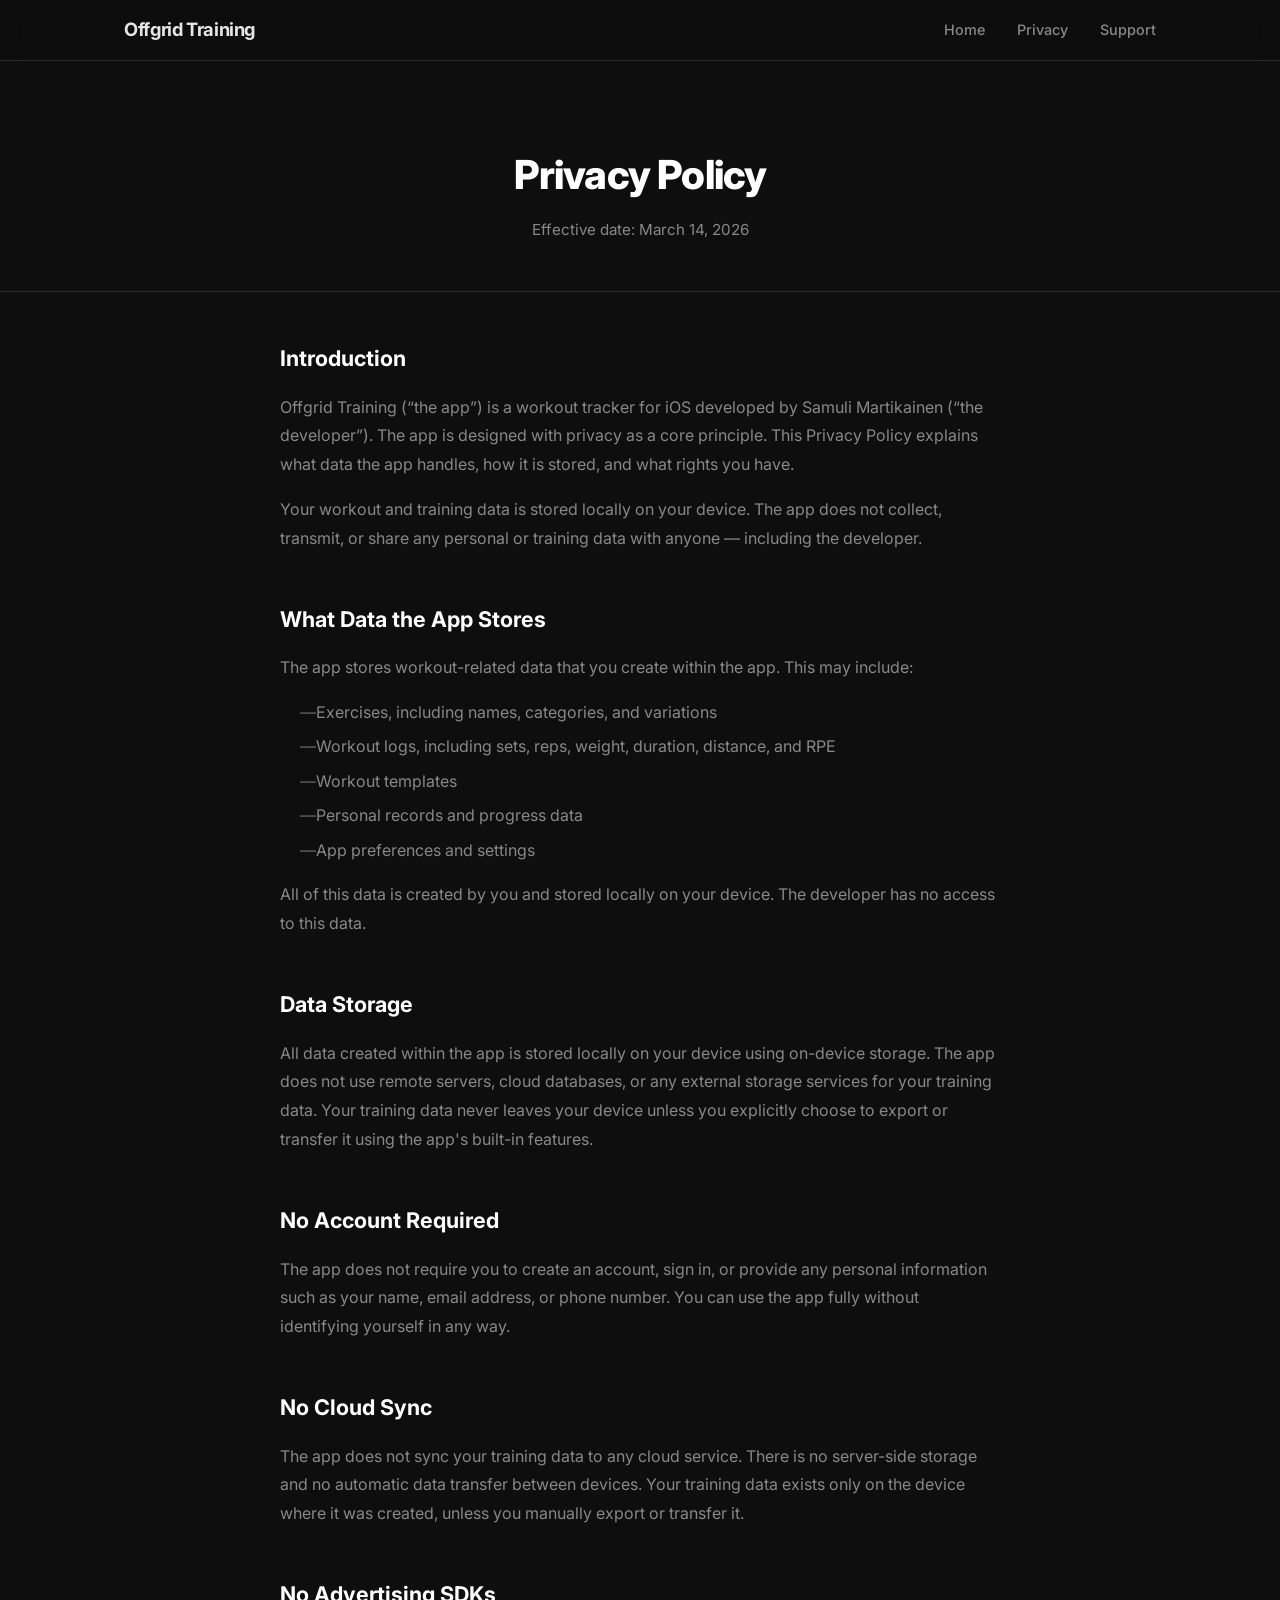
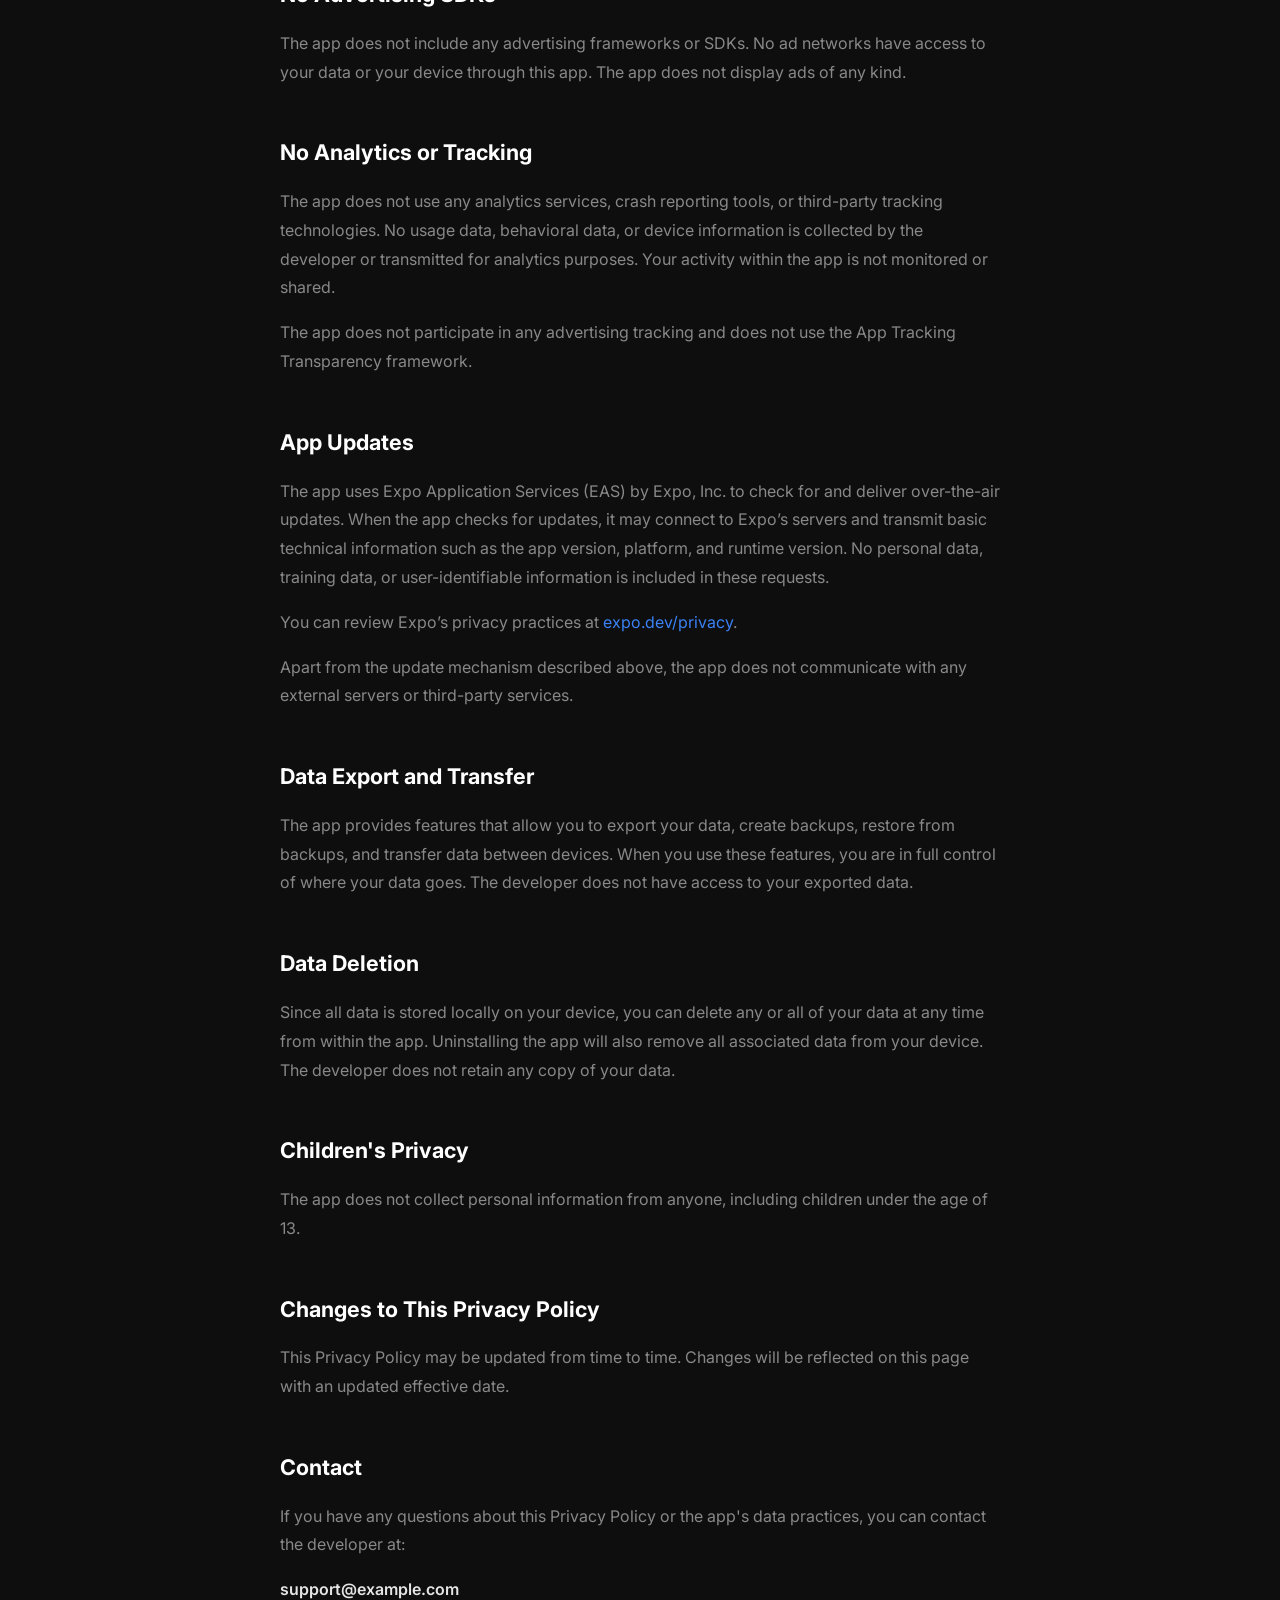
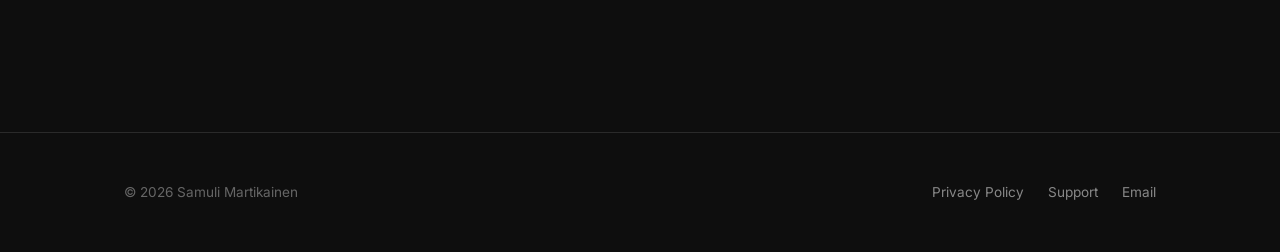
==== privacy.html @ d43644e9 "content updates" ====
<!DOCTYPE html>
<html lang="en">
<head>
  <meta charset="UTF-8">
  <meta name="viewport" content="width=device-width, initial-scale=1.0">
  <title>Privacy Policy — Offgrid Training</title>
  <meta name="description" content="Privacy Policy for Offgrid Training, the private offline workout tracker for iOS. All data is stored locally on your device. No accounts, no cloud, no ads, no analytics, no third-party tracking.">
  <meta name="keywords" content="Offgrid Training privacy policy, workout tracker privacy, offline app privacy, iOS fitness app data policy">

  <!-- Open Graph -->
  <meta property="og:title" content="Privacy Policy — Offgrid Training">
  <meta property="og:description" content="Privacy Policy for Offgrid Training. All data stored locally. No accounts, no cloud, no tracking.">
  <meta property="og:type" content="website">

  <!-- Twitter Card -->
  <meta name="twitter:card" content="summary">
  <meta name="twitter:title" content="Privacy Policy — Offgrid Training">
  <meta name="twitter:description" content="Privacy Policy for Offgrid Training. All data stored locally on your device.">

  <!-- Canonical URL — REPLACE with your actual URL -->
  <link rel="canonical" href="https://example.com/privacy.html">

  <!-- REPLACE: Add your favicon files -->
  <!-- <link rel="icon" href="favicon.ico" sizes="any"> -->
  <!-- <link rel="icon" href="favicon.svg" type="image/svg+xml"> -->
  <!-- <link rel="apple-touch-icon" href="apple-touch-icon.png"> -->

  <link rel="preconnect" href="https://fonts.googleapis.com">
  <link rel="preconnect" href="https://fonts.gstatic.com" crossorigin>
  <link href="https://fonts.googleapis.com/css2?family=Inter:wght@400;500;600;700;800&display=swap" rel="stylesheet">

  <link rel="stylesheet" href="css/style.css">
</head>
<body>

  <!-- Header -->
  <header class="site-header">
    <div class="container">
      <a href="index.html" class="site-logo">Offgrid Training</a>
      <button class="nav-toggle" aria-label="Toggle navigation" aria-expanded="false">
        <span></span>
        <span></span>
        <span></span>
      </button>
    </div>
  </header>

  <nav class="site-nav" role="navigation">
    <button class="nav-close" aria-label="Close navigation">&times;</button>
    <a href="index.html">Home</a>
    <a href="privacy.html">Privacy</a>
    <a href="support.html">Support</a>
  </nav>

  <main>

    <div class="page-header">
      <div class="container">
        <h1>Privacy Policy</h1>
        <!-- REPLACE: Update the effective date before publishing -->
        <p>Effective date: March 14, 2026</p>
      </div>
    </div>

    <div class="container">
      <div class="prose">

        <h2>Introduction</h2>
        <p>
          Offgrid Training (“the app”) is a workout tracker for iOS developed by Samuli Martikainen (“the developer”). The app is designed with privacy as a core principle. This Privacy Policy explains what data the app handles, how it is stored, and what rights you have.
        </p>
        <p>
          Your workout and training data is stored locally on your device. The app does not collect, transmit, or share any personal or training data with anyone — including the developer.
        </p>

        <h2>What Data the App Stores</h2>
        <p>
          The app stores workout-related data that you create within the app. This may include:
        </p>
        <ul>
          <li>Exercises, including names, categories, and variations</li>
          <li>Workout logs, including sets, reps, weight, duration, distance, and RPE</li>
          <li>Workout templates</li>
          <li>Personal records and progress data</li>
          <li>App preferences and settings</li>
        </ul>
        <p>
          All of this data is created by you and stored locally on your device. The developer has no access to this data.
        </p>

        <h2>Data Storage</h2>
        <p>
          All data created within the app is stored locally on your device using on-device storage. The app does not use remote servers, cloud databases, or any external storage services for your training data. Your training data never leaves your device unless you explicitly choose to export or transfer it using the app's built-in features.
        </p>

        <h2>No Account Required</h2>
        <p>
          The app does not require you to create an account, sign in, or provide any personal information such as your name, email address, or phone number. You can use the app fully without identifying yourself in any way.
        </p>

        <h2>No Cloud Sync</h2>
        <p>
          The app does not sync your training data to any cloud service. There is no server-side storage and no automatic data transfer between devices. Your training data exists only on the device where it was created, unless you manually export or transfer it.
        </p>

        <h2>No Advertising SDKs</h2>
        <p>
          The app does not include any advertising frameworks or SDKs. No ad networks have access to your data or your device through this app. The app does not display ads of any kind.
        </p>

        <h2>No Analytics or Tracking</h2>
        <p>
          The app does not use any analytics services, crash reporting tools, or third-party tracking technologies. No usage data, behavioral data, or device information is collected by the developer or transmitted for analytics purposes. Your activity within the app is not monitored or shared.
        </p>
        <p>
          The app does not participate in any advertising tracking and does not use the App Tracking Transparency framework.
        </p>

        <h2>App Updates</h2>
        <p>
          The app uses Expo Application Services (EAS) by Expo, Inc. to check for and deliver over-the-air updates. When the app checks for updates, it may connect to Expo’s servers and transmit basic technical information such as the app version, platform, and runtime version. No personal data, training data, or user-identifiable information is included in these requests.
        </p>
        <p>
          You can review Expo’s privacy practices at <a href="https://expo.dev/privacy" target="_blank" rel="noopener noreferrer">expo.dev/privacy</a>.
        </p>
        <p>
          Apart from the update mechanism described above, the app does not communicate with any external servers or third-party services.
        </p>

        <h2>Data Export and Transfer</h2>
        <p>
          The app provides features that allow you to export your data, create backups, restore from backups, and transfer data between devices. When you use these features, you are in full control of where your data goes. The developer does not have access to your exported data.
        </p>

        <h2>Data Deletion</h2>
        <p>
          Since all data is stored locally on your device, you can delete any or all of your data at any time from within the app. Uninstalling the app will also remove all associated data from your device. The developer does not retain any copy of your data.
        </p>

        <h2>Children's Privacy</h2>
        <p>
          The app does not collect personal information from anyone, including children under the age of 13.
        </p>

        <h2>Changes to This Privacy Policy</h2>
        <p>
          This Privacy Policy may be updated from time to time. Changes will be reflected on this page with an updated effective date.
        </p>

        <h2>Contact</h2>
        <p>
          If you have any questions about this Privacy Policy or the app's data practices, you can contact the developer at:
        </p>
        <p>
          <!-- REPLACE: Update with your actual support email -->
          <a href="mailto:support@example.com"><strong>support@example.com</strong></a>
        </p>

      </div>
    </div>

  </main>

  <!-- Footer -->
  <footer class="site-footer">
    <div class="container">
      <div class="footer-inner">
        <p class="footer-copy">&copy; 2026 Samuli Martikainen</p>
        <nav class="footer-links">
          <a href="privacy.html">Privacy Policy</a>
          <a href="support.html">Support</a>
          <!-- REPLACE: Update with your actual support email -->
          <a href="mailto:support@example.com">Email</a>
        </nav>
      </div>
    </div>
  </footer>

  <script src="js/main.js"></script>
</body>
</html>
---- css/style.css ----
/* ============================================
   Offgrid Training — Static Site Stylesheet
   Dark, minimal, premium fitness design
   ============================================ */

/* --- Custom Properties --- */
:root {
  --color-bg: #0e0e0e;
  --color-bg-elevated: #161616;
  --color-bg-card: #1a1a1a;
  --color-border: #2a2a2a;
  --color-text: #e5e5e5;
  --color-text-muted: #888;
  --color-text-subtle: #666;
  --color-accent: #3b82f6;
  --color-accent-muted: #2563eb;
  --color-accent-glow: rgba(59, 130, 246, 0.08);

  --font-stack: 'Inter', -apple-system, BlinkMacSystemFont, 'Helvetica Neue',
    Helvetica, Arial, sans-serif;

  --max-width: 1080px;
  --spacing-xs: 0.5rem;
  --spacing-sm: 1rem;
  --spacing-md: 1.5rem;
  --spacing-lg: 3rem;
  --spacing-xl: 5rem;
  --spacing-2xl: 7rem;

  --radius: 10px;
  --radius-sm: 6px;
}

/* --- Reset --- */
*,
*::before,
*::after {
  box-sizing: border-box;
  margin: 0;
  padding: 0;
}

html {
  font-size: 16px;
  -webkit-text-size-adjust: 100%;
  scroll-behavior: smooth;
}

body {
  font-family: var(--font-stack);
  background-color: var(--color-bg);
  color: var(--color-text);
  line-height: 1.7;
  -webkit-font-smoothing: antialiased;
  -moz-osx-font-smoothing: grayscale;
  min-height: 100vh;
  display: flex;
  flex-direction: column;
}

img {
  max-width: 100%;
  display: block;
}

a {
  color: var(--color-accent);
  text-decoration: none;
  transition: color 0.2s ease;
}

a:hover {
  color: #60a5fa;
}

ul, ol {
  list-style: none;
}

/* --- Layout --- */
.container {
  width: 100%;
  max-width: var(--max-width);
  margin: 0 auto;
  padding: 0 1.5rem;
}

main {
  flex: 1;
}

/* --- Header / Navigation --- */
.site-header {
  position: sticky;
  top: 0;
  z-index: 100;
  background-color: rgba(14, 14, 14, 0.85);
  backdrop-filter: blur(12px);
  -webkit-backdrop-filter: blur(12px);
  border-bottom: 1px solid var(--color-border);
}

.site-header .container {
  display: flex;
  align-items: center;
  justify-content: space-between;
  height: 60px;
}

.site-logo {
  font-size: 1.15rem;
  font-weight: 700;
  color: var(--color-text);
  letter-spacing: -0.02em;
}

.site-logo:hover {
  color: var(--color-text);
}

.site-nav {
  position: fixed;
  top: 0;
  right: 0;
  height: 60px;
  display: flex;
  align-items: center;
  gap: 2rem;
  padding-right: max(1.5rem, calc((100vw - var(--max-width)) / 2 + 1.5rem));
  z-index: 101;
}

.site-nav a {
  color: var(--color-text-muted);
  font-size: 0.9rem;
  font-weight: 500;
  transition: color 0.2s ease;
}

.site-nav a:hover {
  color: var(--color-text);
}

/* Mobile nav toggle */
.nav-toggle {
  display: none;
  background: none;
  border: none;
  cursor: pointer;
  padding: 0.5rem;
  color: var(--color-text);
}

.nav-toggle span {
  display: block;
  width: 22px;
  height: 2px;
  background-color: var(--color-text);
  margin: 5px 0;
  border-radius: 1px;
}

/* Mobile nav close button */
.nav-close {
  display: none;
  position: absolute;
  top: 0;
  right: 1.5rem;
  height: 60px;
  background: none;
  border: none;
  color: var(--color-text);
  font-size: 2.25rem;
  line-height: 60px;
  cursor: pointer;
  padding: 0 0.5rem;
  z-index: 111;
}

@media (max-width: 640px) {
  .nav-toggle {
    display: block;
    z-index: 110;
  }

  .nav-close {
    display: block;
  }

  .site-nav {
    top: 0;
    right: 0;
    bottom: 0;
    left: 0;
    height: auto;
    padding-right: 0;
    z-index: 105;
    flex-direction: column;
    align-items: center;
    justify-content: center;
    gap: 2.5rem;
    background-color: rgba(14, 14, 14, 0.7);
    backdrop-filter: blur(24px);
    -webkit-backdrop-filter: blur(24px);
    opacity: 0;
    visibility: hidden;
    pointer-events: none;
    transition: opacity 0.35s ease-out, visibility 0.35s ease-out;
  }

  .site-nav.open {
    opacity: 1;
    visibility: visible;
    pointer-events: auto;
  }

  .site-nav a {
    font-size: 1.75rem;
    font-weight: 600;
    letter-spacing: -0.01em;
    color: var(--color-text);
    opacity: 0;
    transform: translateY(12px);
    transition: opacity 0.3s ease-out, transform 0.3s ease-out, color 0.2s ease;
  }

  .site-nav.open a { opacity: 1; transform: translateY(0); }
  .site-nav.open a:nth-child(1) { transition-delay: 0.08s; }
  .site-nav.open a:nth-child(2) { transition-delay: 0.16s; }
  .site-nav.open a:nth-child(3) { transition-delay: 0.24s; }
  .site-nav.open a:nth-child(4) { transition-delay: 0.32s; }

  body.nav-open {
    overflow: hidden;
  }
}

/* --- Hero Section --- */
.hero {
  padding: var(--spacing-2xl) 0 var(--spacing-xl);
  text-align: center;
}

.hero-label {
  display: inline-block;
  font-size: 0.8rem;
  font-weight: 600;
  text-transform: uppercase;
  letter-spacing: 0.1em;
  color: var(--color-accent);
  margin-bottom: var(--spacing-md);
}

.hero h1 {
  font-size: clamp(2.2rem, 5vw, 3.5rem);
  font-weight: 800;
  letter-spacing: -0.03em;
  line-height: 1.15;
  margin-bottom: var(--spacing-md);
  color: #fff;
}

.hero .subtitle {
  font-size: clamp(1.05rem, 2.5vw, 1.25rem);
  color: var(--color-text-muted);
  max-width: 600px;
  margin: 0 auto var(--spacing-lg);
  line-height: 1.7;
}

.hero-cta {
  display: inline-flex;
  align-items: center;
  gap: 0.5rem;
  background-color: #fff;
  color: #000;
  font-size: 0.95rem;
  font-weight: 600;
  padding: 0.85rem 1.8rem;
  border-radius: 50px;
  transition: background-color 0.2s ease, transform 0.2s ease;
}

.hero-cta:hover {
  background-color: #e5e5e5;
  color: #000;
  transform: translateY(-1px);
}

.hero-cta svg {
  width: 20px;
  height: 20px;
  fill: currentColor;
}

/* --- Feature Showcase (screenshot + text pairs) --- */
.section {
  padding: var(--spacing-xl) 0;
}

.section-header {
  text-align: center;
  margin-bottom: var(--spacing-lg);
}

.section-header h2 {
  font-size: clamp(1.5rem, 3.5vw, 2rem);
  font-weight: 700;
  letter-spacing: -0.02em;
  color: #fff;
  margin-bottom: var(--spacing-xs);
}

.section-header p {
  color: var(--color-text-muted);
  font-size: 1.05rem;
  max-width: 560px;
  margin: 0 auto;
}

/* --- Screenshots Gallery --- */
.screenshots {
  padding: var(--spacing-lg) 0;
}

.screenshot-scroll {
  display: flex;
  gap: 1.25rem;
  justify-content: center;
  overflow-x: auto;
  scroll-snap-type: x mandatory;
  -webkit-overflow-scrolling: touch;
  padding: 1rem 0;
  scrollbar-width: none;
}

.screenshot-scroll::-webkit-scrollbar {
  display: none;
}

.screenshot-item {
  flex: 0 0 auto;
  scroll-snap-align: center;
}

.screenshot-item img {
  width: 240px;
  height: auto;
  border-radius: 18px;
  border: 1px solid var(--color-border);
  box-shadow: 0 8px 32px rgba(0, 0, 0, 0.4);
}

@media (max-width: 768px) {
  .screenshot-scroll {
    justify-content: flex-start;
    padding: 1rem 1.5rem;
    margin: 0 -1.5rem;
  }

  .screenshot-item img {
    width: 200px;
  }
}

@media (max-width: 480px) {
  .screenshot-item img {
    width: 180px;
  }
}

/* --- Feature Grid --- */
.feature-grid {
  display: grid;
  grid-template-columns: repeat(3, 1fr);
  gap: 1.25rem;
}

.feature-card {
  background-color: var(--color-bg-card);
  border: 1px solid var(--color-border);
  border-radius: var(--radius);
  padding: 1.75rem;
  transition: border-color 0.2s ease;
}

.feature-card:hover {
  border-color: #3a3a3a;
}

.feature-card h3 {
  font-size: 1rem;
  font-weight: 600;
  color: #fff;
  margin-bottom: 0.5rem;
}

.feature-card p {
  font-size: 0.9rem;
  color: var(--color-text-muted);
  line-height: 1.6;
}

@media (max-width: 768px) {
  .feature-grid {
    grid-template-columns: repeat(2, 1fr);
  }
}

@media (max-width: 480px) {
  .feature-grid {
    grid-template-columns: 1fr;
  }
}

/* --- Philosophy Section --- */
.philosophy {
  border-top: 1px solid var(--color-border);
}

.philosophy-grid {
  display: grid;
  grid-template-columns: repeat(3, 1fr);
  gap: 1.25rem;
}

.philosophy-item {
  text-align: center;
  padding: 1.5rem 1rem;
  background-color: var(--color-bg-card);
  border: 1px solid var(--color-border);
  border-radius: var(--radius);
  transition: border-color 0.2s ease;
}

.philosophy-item:hover {
  border-color: #3a3a3a;
}

.philosophy-item h3 {
  font-size: 0.95rem;
  font-weight: 600;
  color: #fff;
  margin-bottom: 0.35rem;
}

.philosophy-item p {
  font-size: 0.85rem;
  color: var(--color-text-muted);
  line-height: 1.5;
}

@media (max-width: 768px) {
  .philosophy-grid {
    grid-template-columns: repeat(2, 1fr);
  }
}

@media (max-width: 480px) {
  .philosophy-grid {
    grid-template-columns: 1fr;
  }
}

/* --- CTA Banner --- */
.cta-banner {
  text-align: center;
  padding: var(--spacing-xl) 0 var(--spacing-2xl);
}

.cta-banner h2 {
  font-size: clamp(1.3rem, 3vw, 1.8rem);
  font-weight: 700;
  color: #fff;
  margin-bottom: var(--spacing-sm);
}

.cta-banner p {
  color: var(--color-text-muted);
  margin-bottom: var(--spacing-md);
  font-size: 1rem;
}

/* --- Footer --- */
.site-footer {
  border-top: 1px solid var(--color-border);
  padding: var(--spacing-lg) 0;
}

.footer-inner {
  display: flex;
  align-items: center;
  justify-content: space-between;
  flex-wrap: wrap;
  gap: 1rem;
}

.footer-copy {
  font-size: 0.85rem;
  color: var(--color-text-subtle);
}

.footer-links {
  display: flex;
  gap: 1.5rem;
}

.footer-links a {
  font-size: 0.85rem;
  color: var(--color-text-muted);
}

.footer-links a:hover {
  color: var(--color-text);
}

@media (max-width: 480px) {
  .footer-inner {
    flex-direction: column;
    text-align: center;
  }
}

/* --- Prose / Content Pages (Privacy, Support) --- */
.page-header {
  padding: var(--spacing-xl) 0 var(--spacing-lg);
  text-align: center;
  border-bottom: 1px solid var(--color-border);
  margin-bottom: var(--spacing-lg);
}

.page-header h1 {
  font-size: clamp(1.8rem, 4vw, 2.5rem);
  font-weight: 800;
  letter-spacing: -0.02em;
  color: #fff;
  margin-bottom: var(--spacing-xs);
}

.page-header p {
  color: var(--color-text-muted);
  font-size: 0.95rem;
}

.prose {
  max-width: 720px;
  margin: 0 auto;
  padding-bottom: var(--spacing-2xl);
}

.prose h2 {
  font-size: 1.35rem;
  font-weight: 700;
  color: #fff;
  margin-top: var(--spacing-lg);
  margin-bottom: var(--spacing-sm);
}

.prose h3 {
  font-size: 1.1rem;
  font-weight: 600;
  color: #fff;
  margin-top: var(--spacing-md);
  margin-bottom: var(--spacing-xs);
}

.prose p {
  margin-bottom: var(--spacing-sm);
  color: var(--color-text-muted);
  line-height: 1.8;
}

.prose ul {
  margin-bottom: var(--spacing-sm);
  padding-left: 1.25rem;
}

.prose ul li {
  color: var(--color-text-muted);
  line-height: 1.8;
  position: relative;
  padding-left: 1rem;
  margin-bottom: 0.35rem;
}

.prose ul li::before {
  content: '—';
  position: absolute;
  left: 0;
  color: var(--color-text-subtle);
}

.prose a {
  color: var(--color-accent);
}

.prose strong {
  color: var(--color-text);
  font-weight: 600;
}

/* --- FAQ Section --- */
.faq-list {
  max-width: 720px;
  margin: 0 auto;
}

.faq-item {
  border-bottom: 1px solid var(--color-border);
  padding: var(--spacing-md) 0;
}

.faq-item:first-child {
  border-top: 1px solid var(--color-border);
}

.faq-item h3 {
  font-size: 1.05rem;
  font-weight: 600;
  color: #fff;
  margin-bottom: 0.5rem;
}

.faq-item p {
  font-size: 0.95rem;
  color: var(--color-text-muted);
  line-height: 1.7;
}

/* --- Support Contact Card --- */
.contact-card {
  max-width: 720px;
  margin: 0 auto var(--spacing-xl);
  background-color: var(--color-bg-card);
  border: 1px solid var(--color-border);
  border-radius: var(--radius);
  padding: 2rem;
  text-align: center;
}

.contact-card h2 {
  font-size: 1.25rem;
  font-weight: 700;
  color: #fff;
  margin-bottom: 0.5rem;
}

.contact-card p {
  color: var(--color-text-muted);
  margin-bottom: var(--spacing-md);
  font-size: 0.95rem;
}

.contact-email {
  display: inline-block;
  background-color: var(--color-accent);
  color: #fff !important;
  font-weight: 600;
  font-size: 0.95rem;
  padding: 0.75rem 1.5rem;
  border-radius: 50px;
  transition: background-color 0.2s ease, transform 0.2s ease;
}

.contact-email:hover {
  background-color: var(--color-accent-muted);
  color: #fff !important;
  transform: translateY(-1px);
}

/* --- Utility --- */
.text-center { text-align: center; }
.text-muted { color: var(--color-text-muted); }
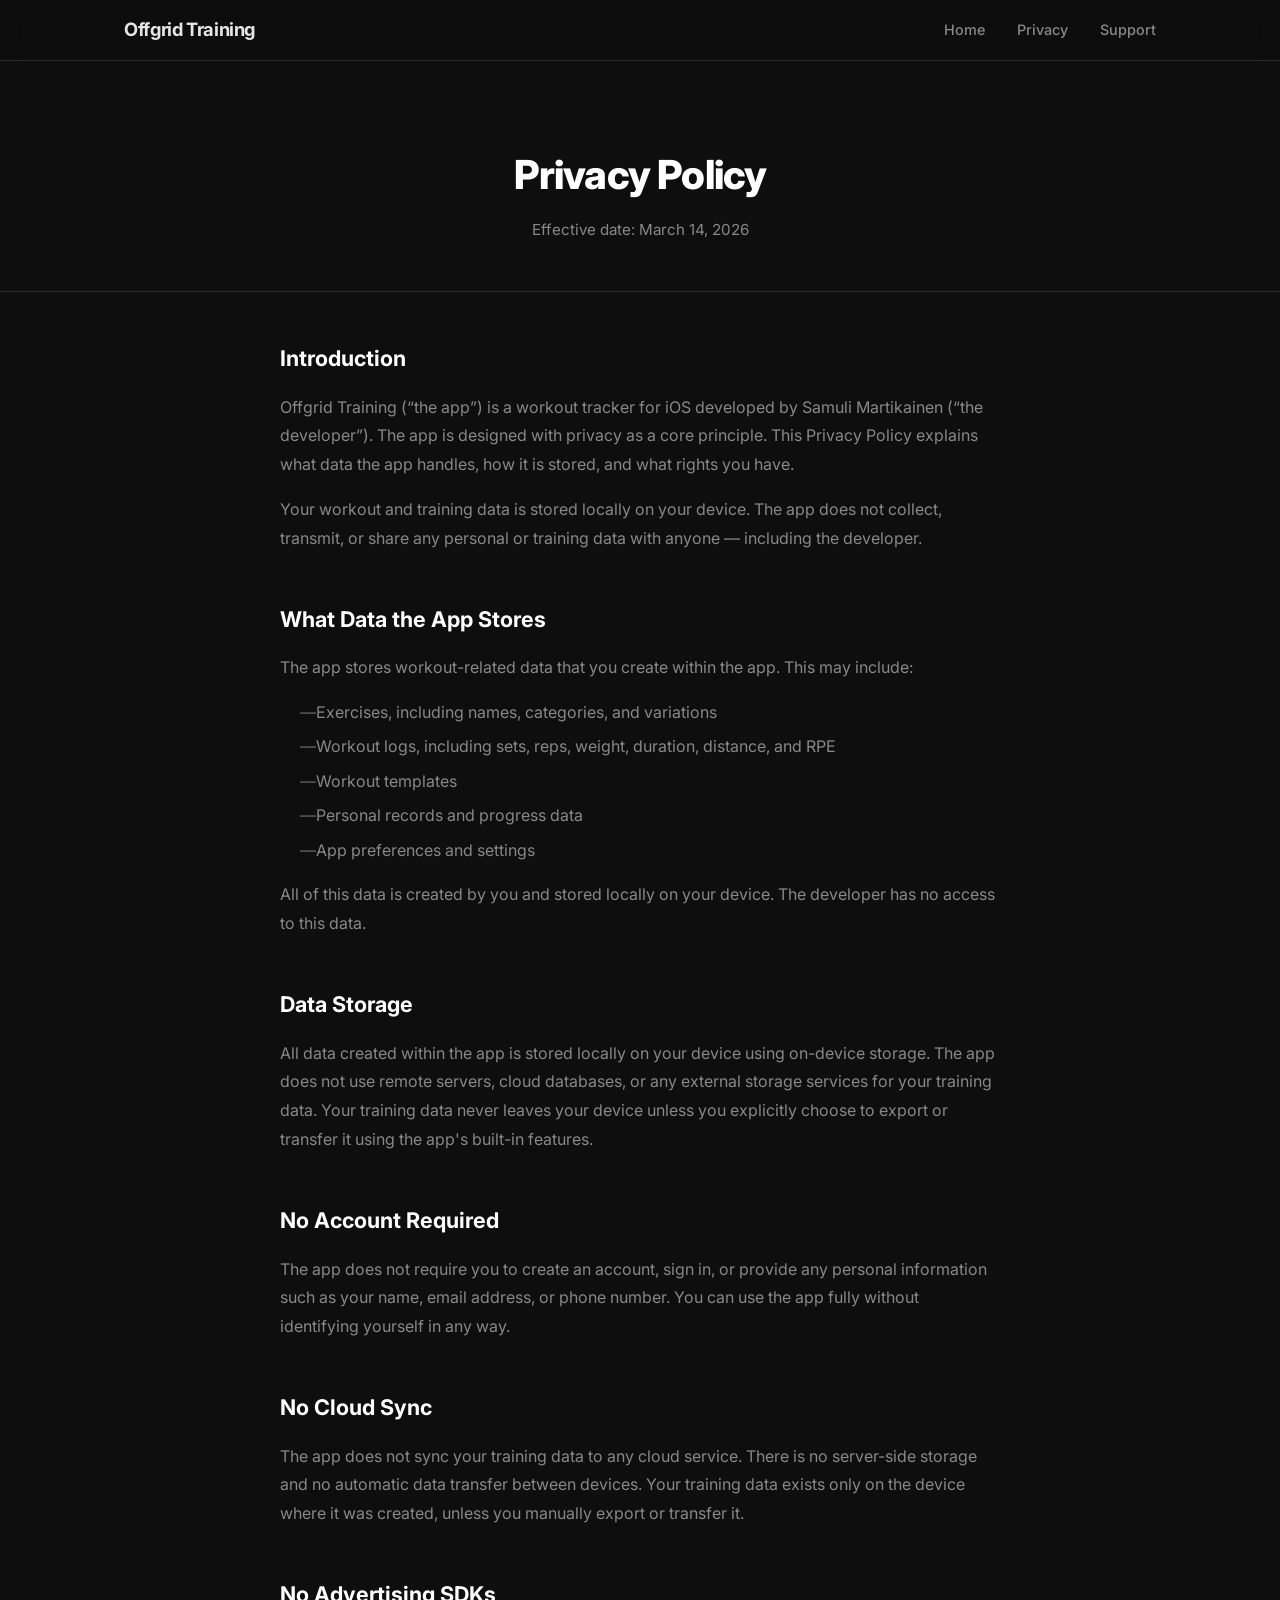
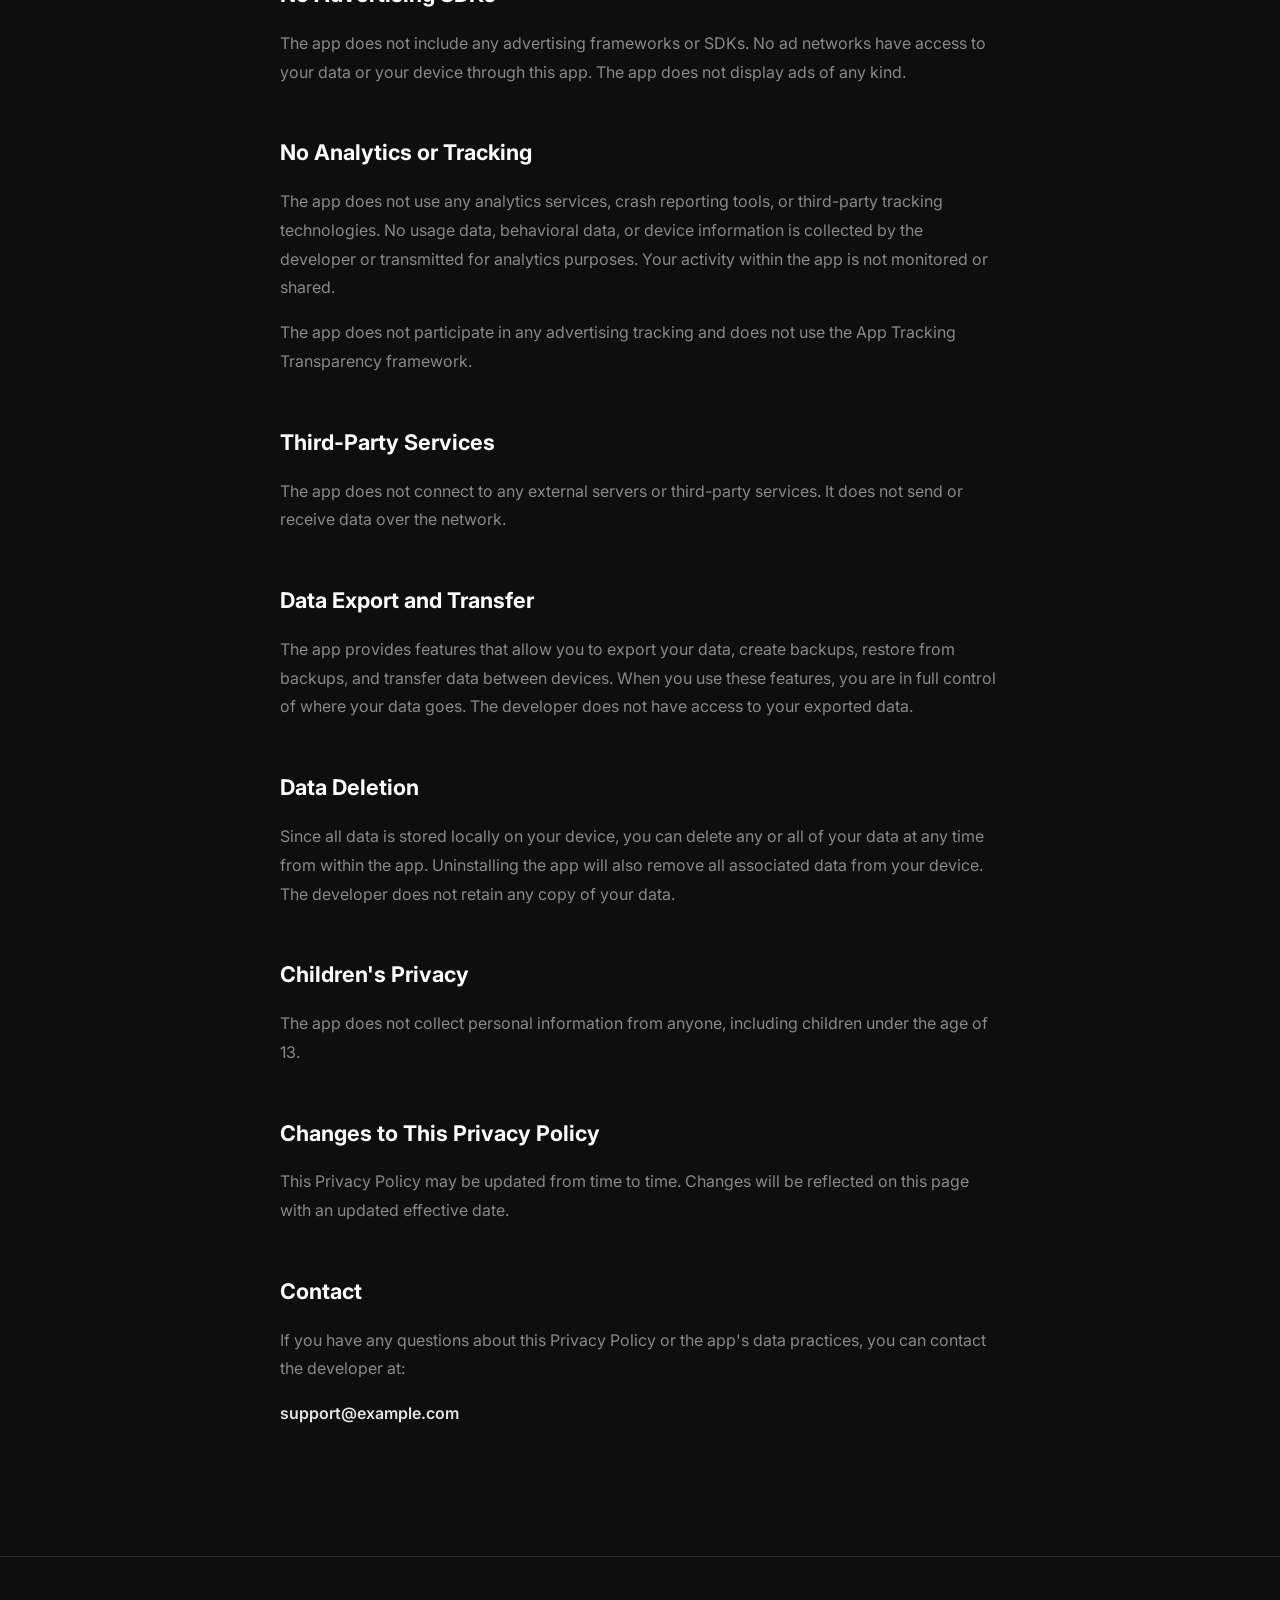
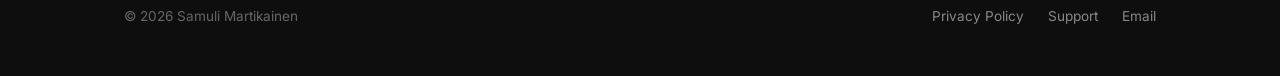
==== commit ecaf887c: "removed expo-updates from the app" ====
--- a/privacy.html
+++ b/privacy.html
@@ -116,15 +116,9 @@
           The app does not participate in any advertising tracking and does not use the App Tracking Transparency framework.
         </p>
 
-        <h2>App Updates</h2>
+        <h2>Third-Party Services</h2>
         <p>
-          The app uses Expo Application Services (EAS) by Expo, Inc. to check for and deliver over-the-air updates. When the app checks for updates, it may connect to Expo’s servers and transmit basic technical information such as the app version, platform, and runtime version. No personal data, training data, or user-identifiable information is included in these requests.
-        </p>
-        <p>
-          You can review Expo’s privacy practices at <a href="https://expo.dev/privacy" target="_blank" rel="noopener noreferrer">expo.dev/privacy</a>.
-        </p>
-        <p>
-          Apart from the update mechanism described above, the app does not communicate with any external servers or third-party services.
+          The app does not connect to any external servers or third-party services. It does not send or receive data over the network.
         </p>
 
         <h2>Data Export and Transfer</h2>
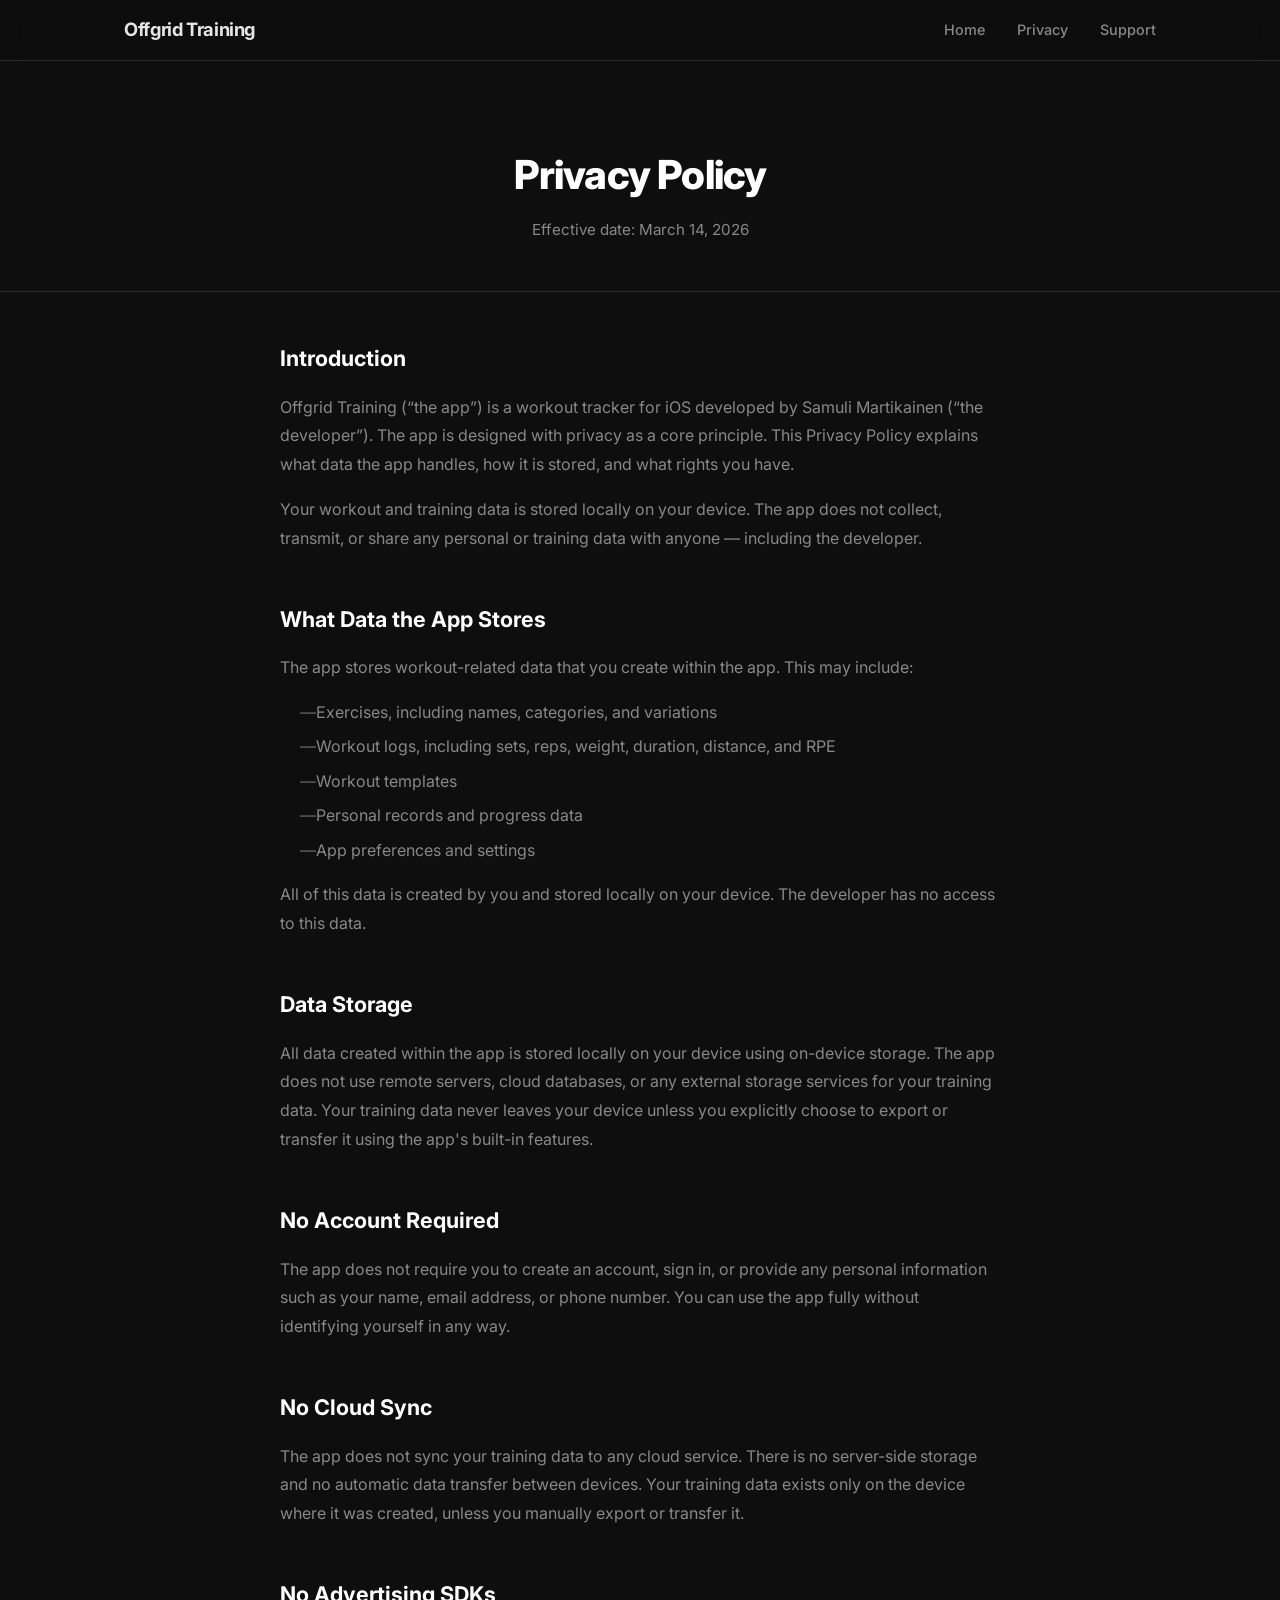
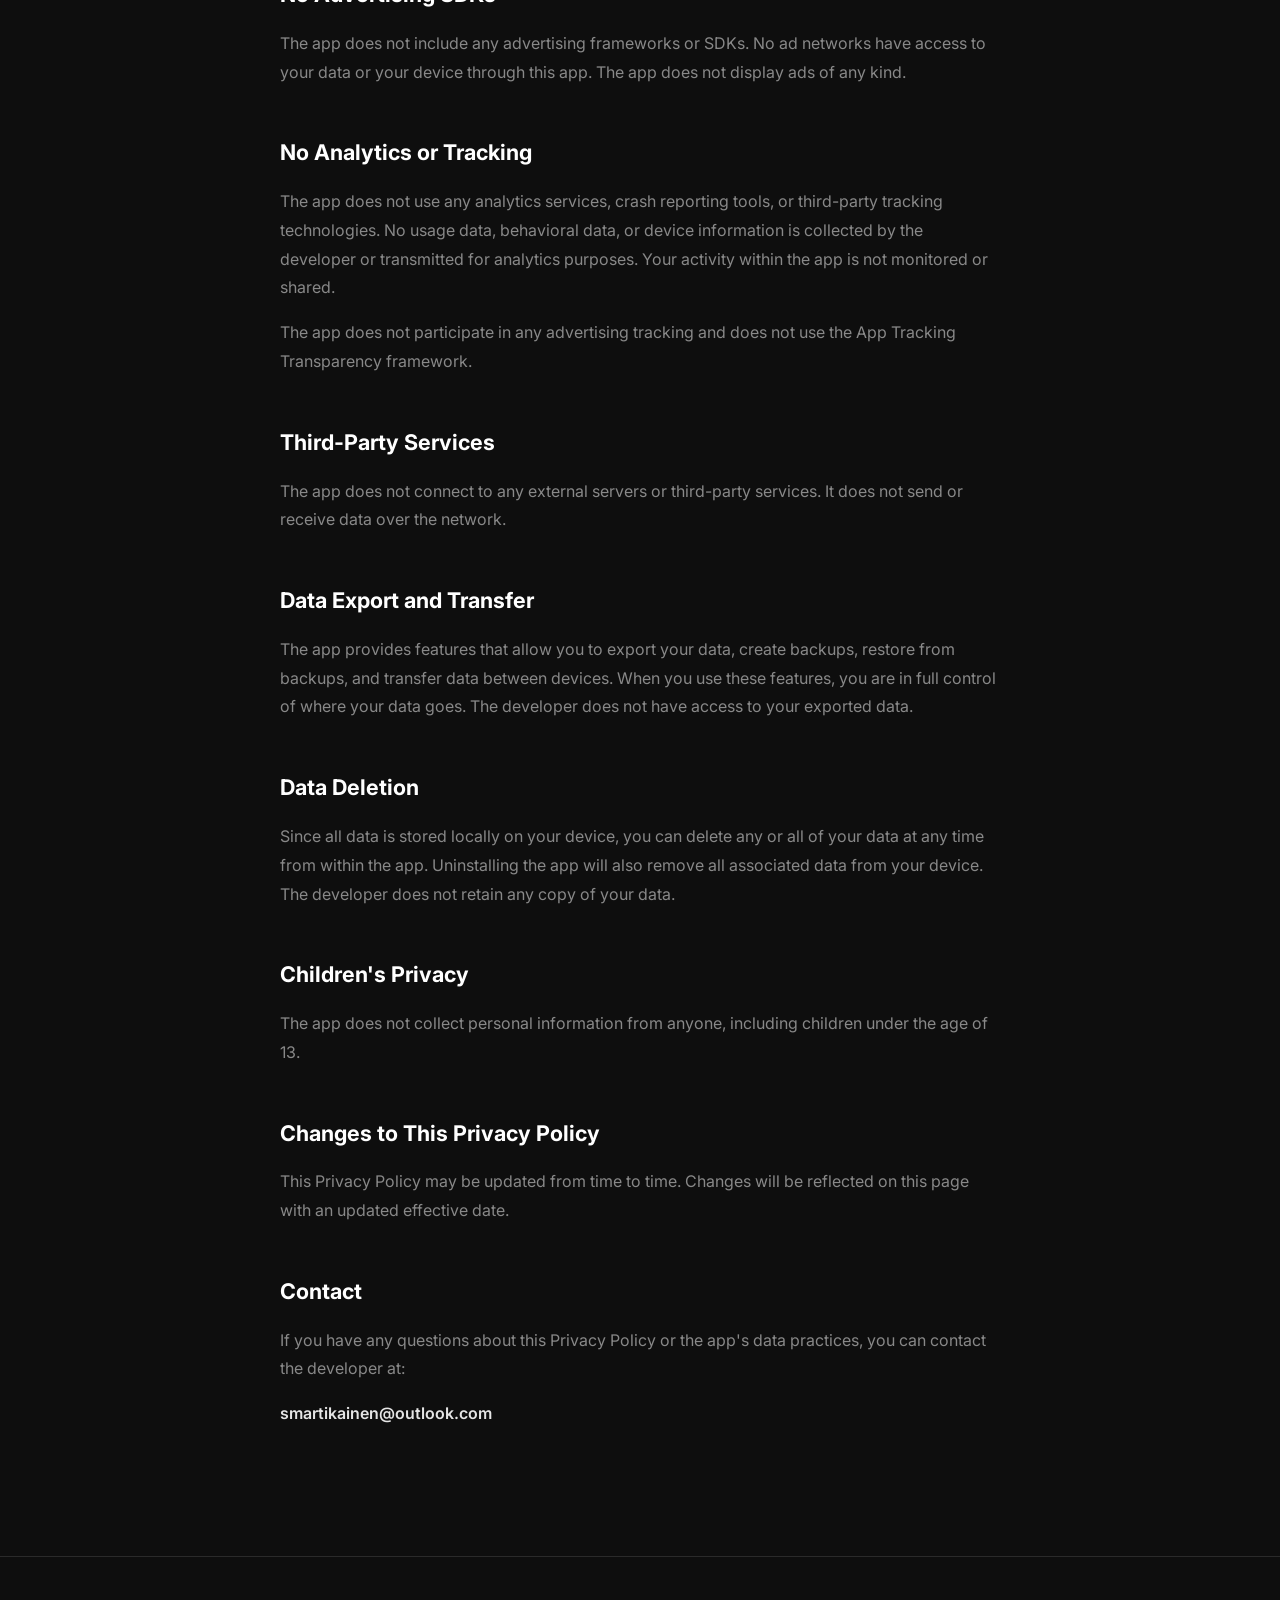
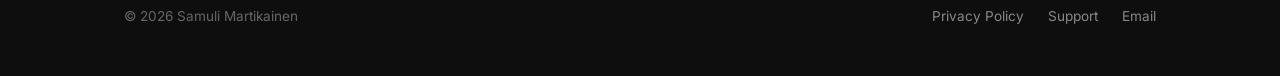
==== commit 46a8db1c: "add favicon" ====
--- a/privacy.html
+++ b/privacy.html
@@ -17,13 +17,10 @@
   <meta name="twitter:title" content="Privacy Policy — Offgrid Training">
   <meta name="twitter:description" content="Privacy Policy for Offgrid Training. All data stored locally on your device.">
 
-  <!-- Canonical URL — REPLACE with your actual URL -->
-  <link rel="canonical" href="https://example.com/privacy.html">
+  <link rel="canonical" href="https://martikainensj.github.io/offgrid-training-site/privacy.html">
 
-  <!-- REPLACE: Add your favicon files -->
-  <!-- <link rel="icon" href="favicon.ico" sizes="any"> -->
-  <!-- <link rel="icon" href="favicon.svg" type="image/svg+xml"> -->
-  <!-- <link rel="apple-touch-icon" href="apple-touch-icon.png"> -->
+  <link rel="icon" href="images/logo.png" type="image/png">
+  <link rel="apple-touch-icon" href="images/logo.png">
 
   <link rel="preconnect" href="https://fonts.googleapis.com">
   <link rel="preconnect" href="https://fonts.gstatic.com" crossorigin>
@@ -57,7 +54,6 @@
     <div class="page-header">
       <div class="container">
         <h1>Privacy Policy</h1>
-        <!-- REPLACE: Update the effective date before publishing -->
         <p>Effective date: March 14, 2026</p>
       </div>
     </div>
@@ -146,8 +142,7 @@
           If you have any questions about this Privacy Policy or the app's data practices, you can contact the developer at:
         </p>
         <p>
-          <!-- REPLACE: Update with your actual support email -->
-          <a href="mailto:support@example.com"><strong>support@example.com</strong></a>
+          <a href="mailto:smartikainen@outlook.com"><strong>smartikainen@outlook.com</strong></a>
         </p>
 
       </div>
@@ -163,8 +158,7 @@
         <nav class="footer-links">
           <a href="privacy.html">Privacy Policy</a>
           <a href="support.html">Support</a>
-          <!-- REPLACE: Update with your actual support email -->
-          <a href="mailto:support@example.com">Email</a>
+          <a href="mailto:smartikainen@outlook.com">Email</a>
         </nav>
       </div>
     </div>
--- a/css/style.css
+++ b/css/style.css
@@ -323,14 +323,22 @@
   padding: var(--spacing-lg) 0;
 }
 
+.screenshot-label {
+  font-size: 0.8rem;
+  font-weight: 600;
+  text-transform: uppercase;
+  letter-spacing: 0.08em;
+  color: var(--color-text-muted);
+  margin-bottom: 0.75rem;
+  padding-left: 0.25rem;
+}
+
 .screenshot-scroll {
   display: flex;
   gap: 1.25rem;
-  justify-content: center;
   overflow-x: auto;
-  scroll-snap-type: x mandatory;
   -webkit-overflow-scrolling: touch;
-  padding: 1rem 0;
+  padding: 0.5rem 0 2rem;
   scrollbar-width: none;
 }
 
@@ -340,7 +348,6 @@
 
 .screenshot-item {
   flex: 0 0 auto;
-  scroll-snap-align: center;
 }
 
 .screenshot-item img {
@@ -351,21 +358,34 @@
   box-shadow: 0 8px 32px rgba(0, 0, 0, 0.4);
 }
 
+.screenshot-item--ipad img {
+  width: 340px;
+  border-radius: 14px;
+}
+
 @media (max-width: 768px) {
   .screenshot-scroll {
     justify-content: flex-start;
-    padding: 1rem 1.5rem;
+    padding: 0.5rem 1.5rem 2rem;
     margin: 0 -1.5rem;
   }
 
   .screenshot-item img {
     width: 200px;
+  }
+
+  .screenshot-item--ipad img {
+    width: 300px;
   }
 }
 
 @media (max-width: 480px) {
   .screenshot-item img {
     width: 180px;
+  }
+
+  .screenshot-item--ipad img {
+    width: 260px;
   }
 }
 
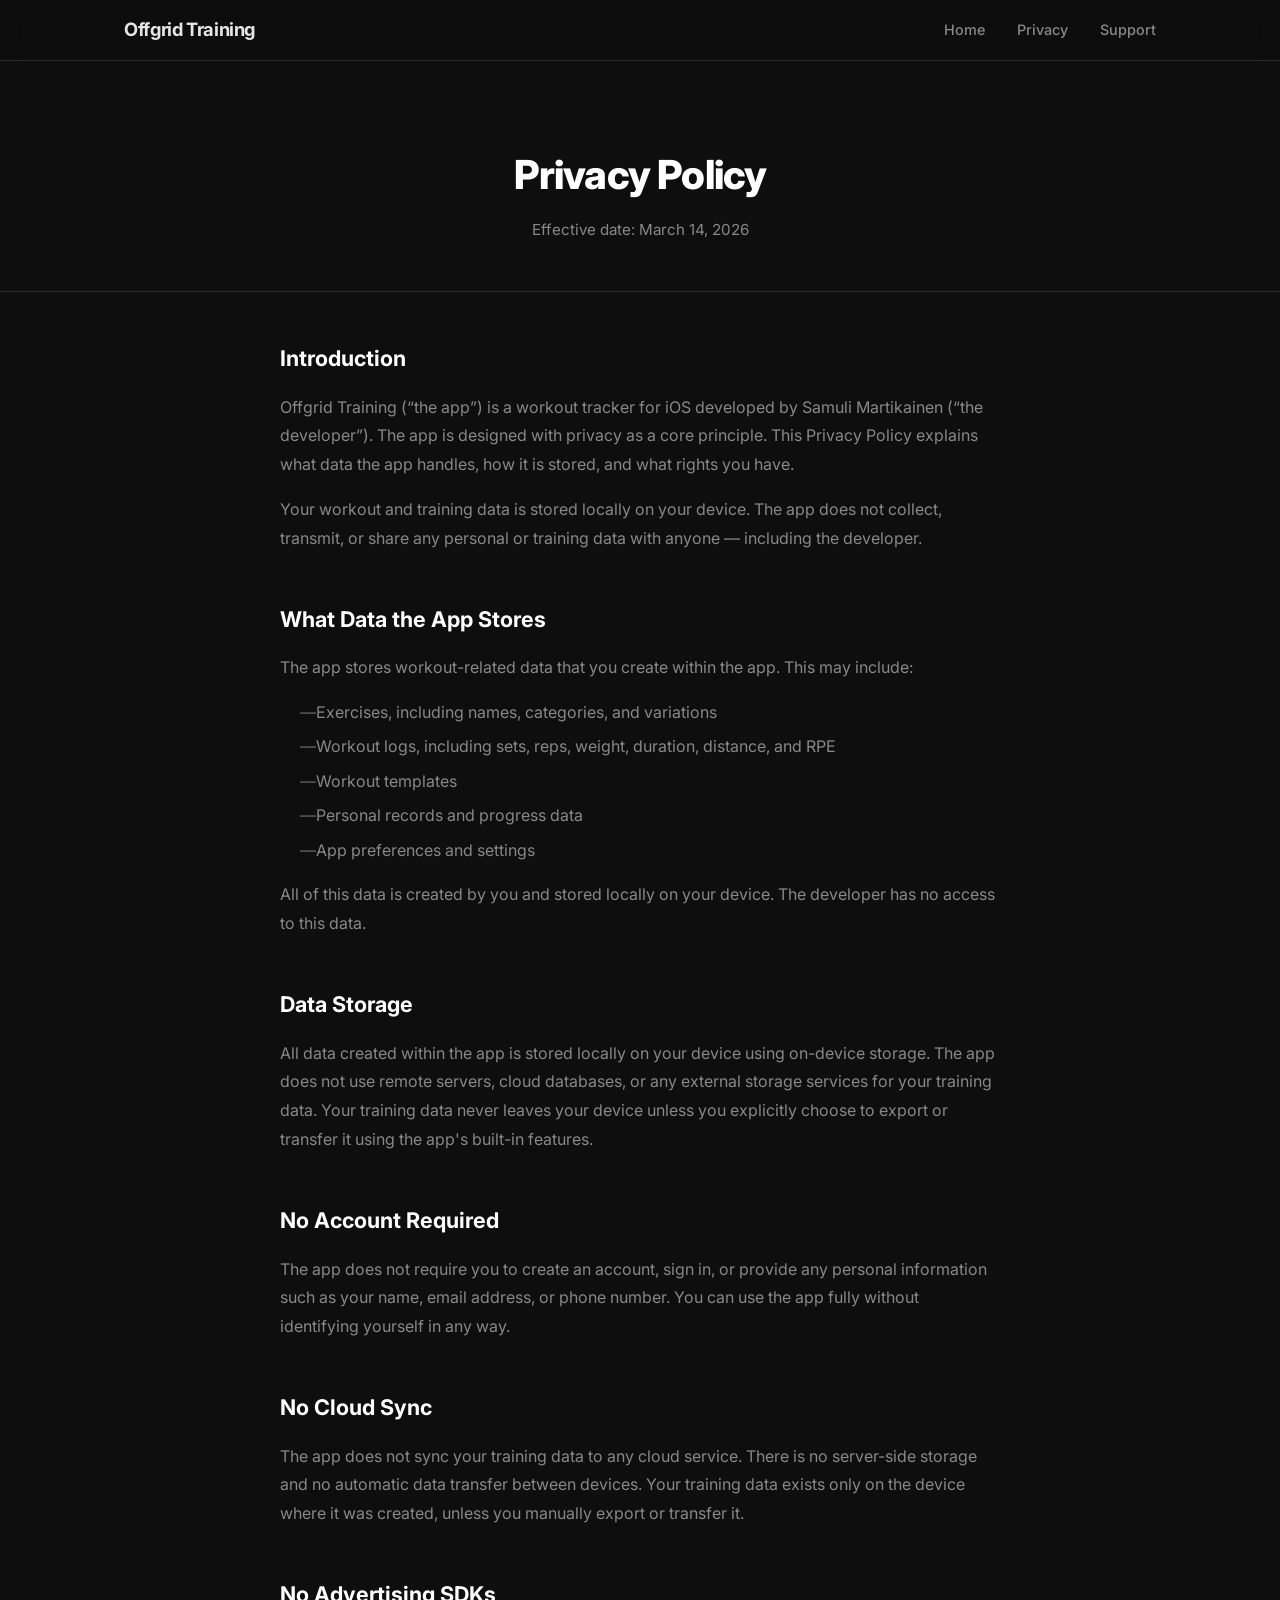
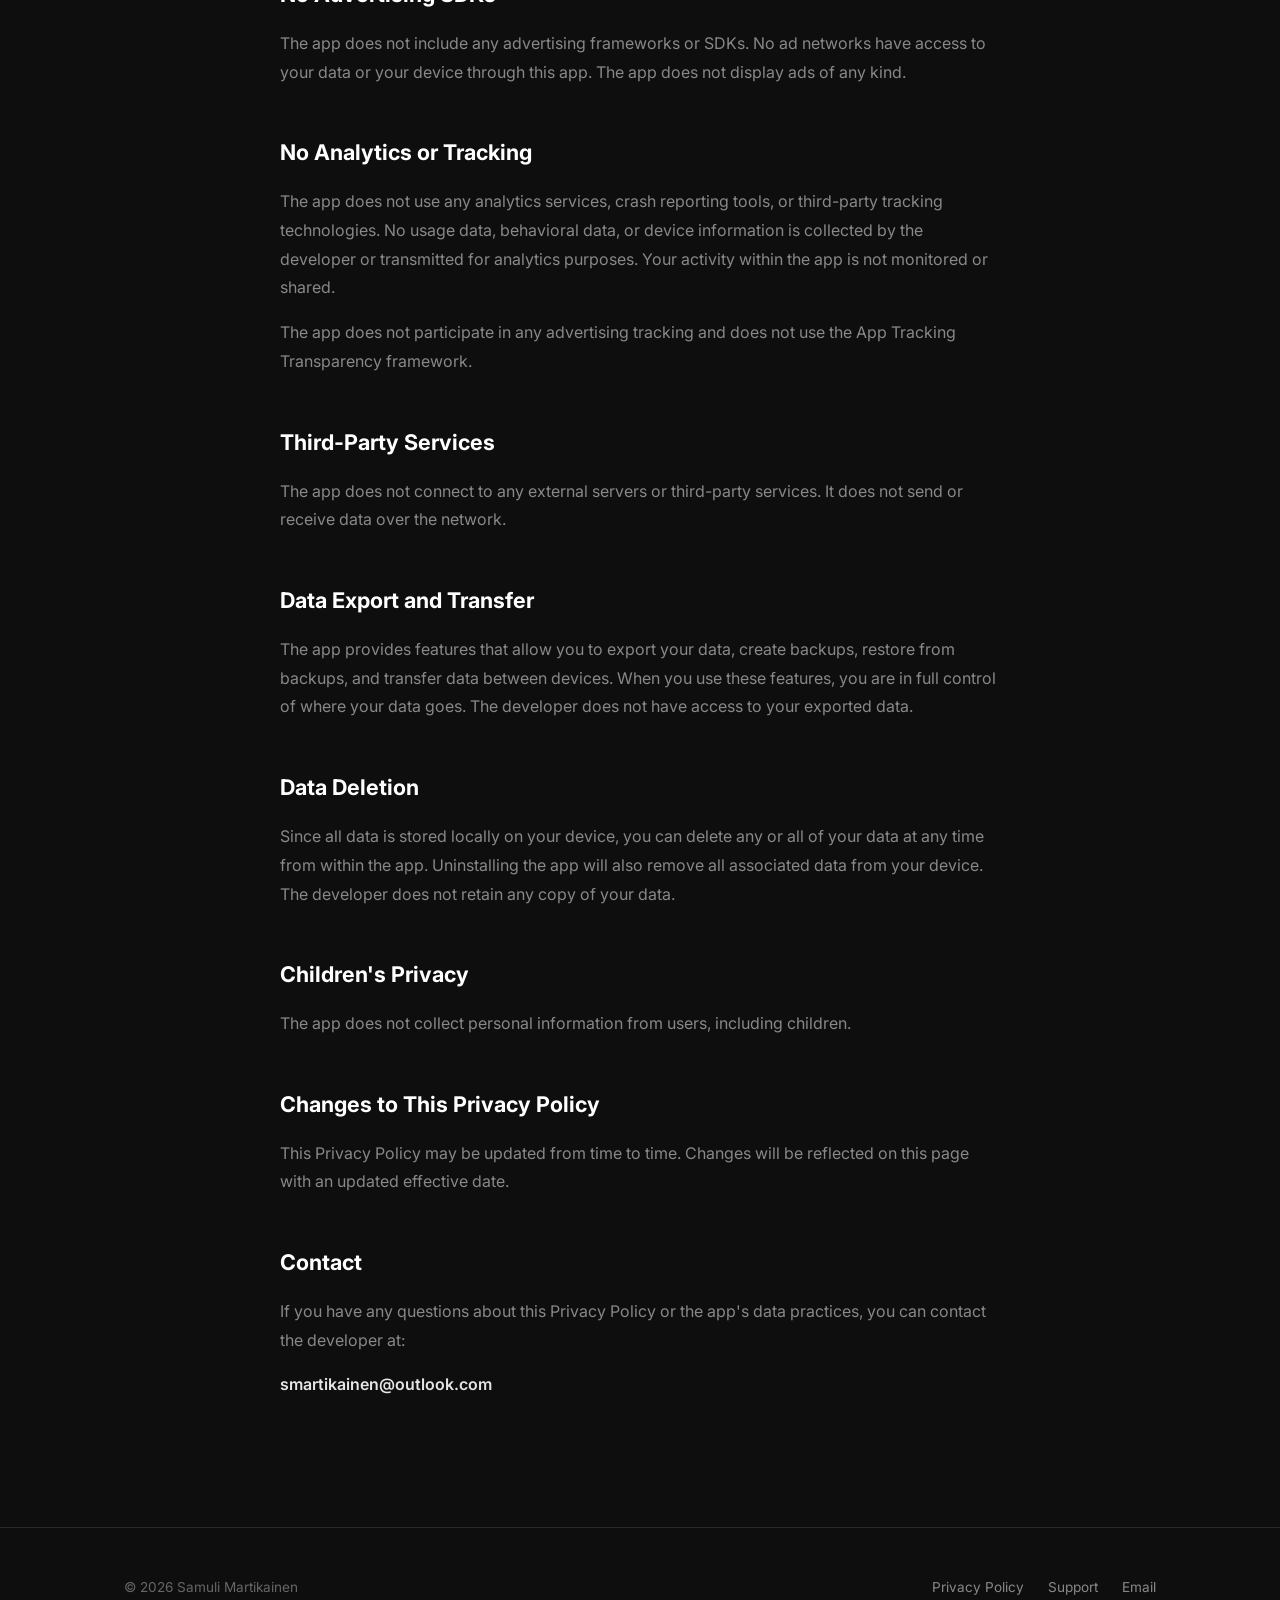
==== commit 8193e30e: "rephrase childrens privacy" ====
--- a/privacy.html
+++ b/privacy.html
@@ -129,7 +129,7 @@
 
         <h2>Children's Privacy</h2>
         <p>
-          The app does not collect personal information from anyone, including children under the age of 13.
+          The app does not collect personal information from users, including children.
         </p>
 
         <h2>Changes to This Privacy Policy</h2>
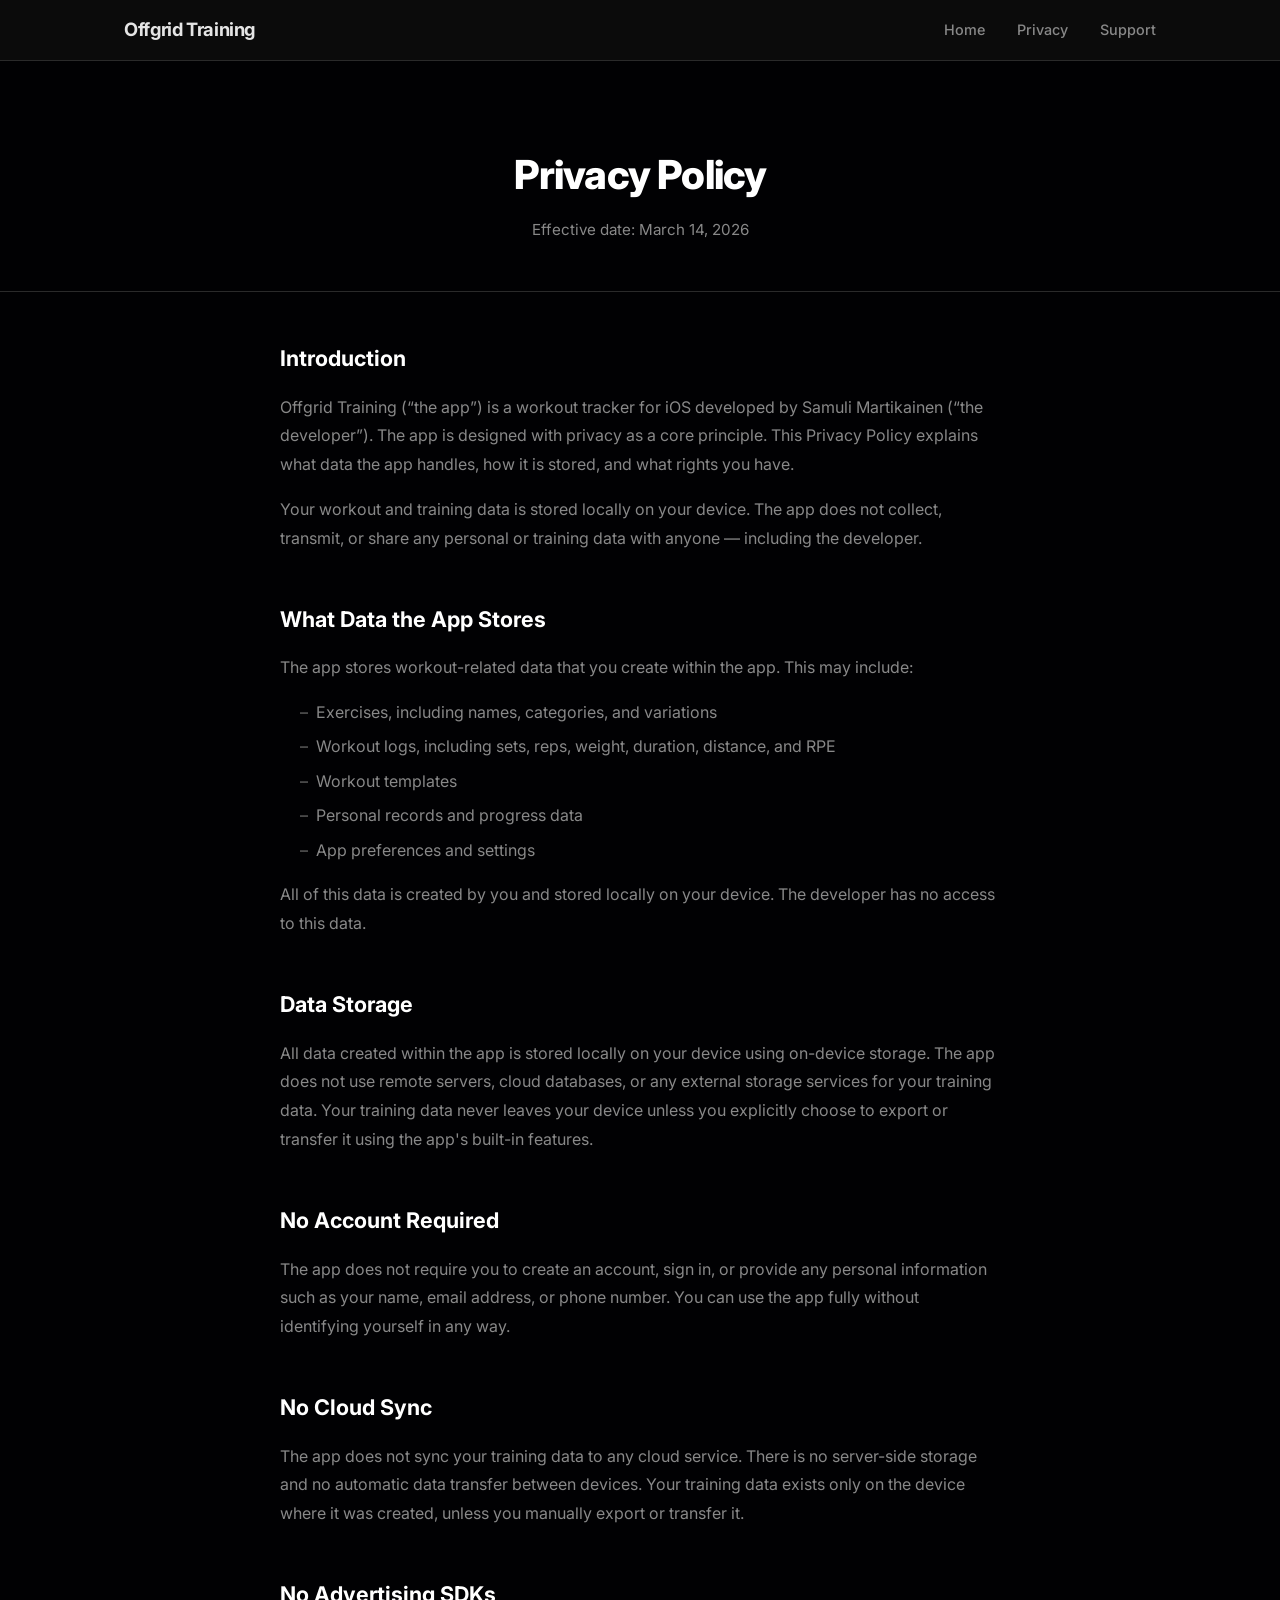
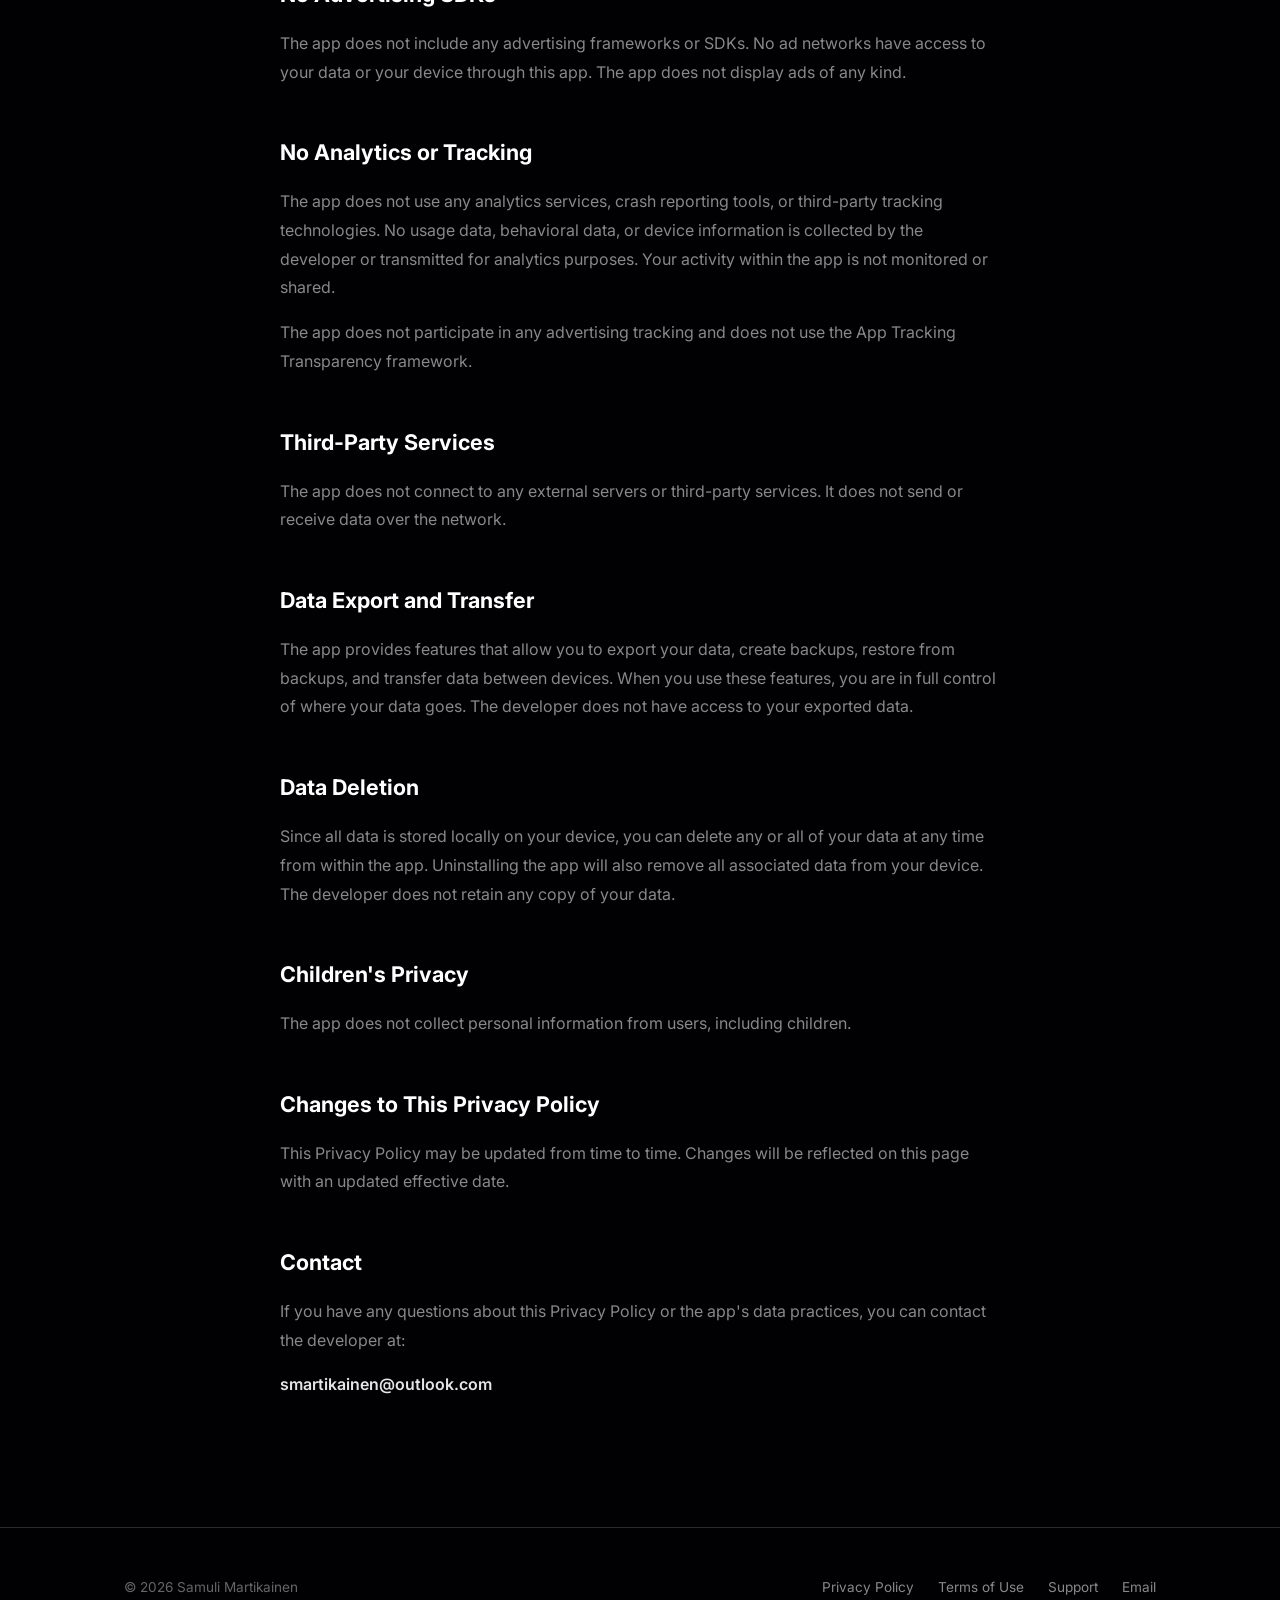
==== commit dee70916: "add terms of use page, init cloudflare web analytics" ====
--- a/privacy.html
+++ b/privacy.html
@@ -7,10 +7,15 @@
   <meta name="description" content="Privacy Policy for Offgrid Training, the private offline workout tracker for iOS. All data is stored locally on your device. No accounts, no cloud, no ads, no analytics, no third-party tracking.">
   <meta name="keywords" content="Offgrid Training privacy policy, workout tracker privacy, offline app privacy, iOS fitness app data policy">
 
+  <meta name="robots" content="noindex">
+
   <!-- Open Graph -->
   <meta property="og:title" content="Privacy Policy — Offgrid Training">
   <meta property="og:description" content="Privacy Policy for Offgrid Training. All data stored locally. No accounts, no cloud, no tracking.">
   <meta property="og:type" content="website">
+  <meta property="og:url" content="https://martikainensj.github.io/offgrid-training-site/privacy.html">
+  <meta property="og:locale" content="en_US">
+  <meta property="og:site_name" content="Offgrid Training">
 
   <!-- Twitter Card -->
   <meta name="twitter:card" content="summary">
@@ -157,6 +162,7 @@
         <p class="footer-copy">&copy; 2026 Samuli Martikainen</p>
         <nav class="footer-links">
           <a href="privacy.html">Privacy Policy</a>
+          <a href="terms.html">Terms of Use</a>
           <a href="support.html">Support</a>
           <a href="mailto:smartikainen@outlook.com">Email</a>
         </nav>
--- a/css/style.css
+++ b/css/style.css
@@ -5,9 +5,9 @@
 
 /* --- Custom Properties --- */
 :root {
-  --color-bg: #0e0e0e;
+  --color-bg: #010103;
   --color-bg-elevated: #161616;
-  --color-bg-card: #1a1a1a;
+  --color-bg-card: #FFFFFF10;
   --color-border: #2a2a2a;
   --color-text: #e5e5e5;
   --color-text-muted: #888;
@@ -333,12 +333,38 @@
   padding-left: 0.25rem;
 }
 
+.screenshot-scroll-wrapper {
+  position: relative;
+}
+
+.screenshot-scroll-wrapper::before,
+.screenshot-scroll-wrapper::after {
+  content: '';
+  position: absolute;
+  top: 0;
+  bottom: 0;
+  width: 3rem;
+  z-index: 2;
+  pointer-events: none;
+}
+
+.screenshot-scroll-wrapper::before {
+  left: -3rem;
+  background: linear-gradient(to right, var(--color-bg), transparent);
+}
+
+.screenshot-scroll-wrapper::after {
+  right: -3rem;
+  background: linear-gradient(to left, var(--color-bg), transparent);
+}
+
 .screenshot-scroll {
   display: flex;
   gap: 1.25rem;
   overflow-x: auto;
   -webkit-overflow-scrolling: touch;
-  padding: 0.5rem 0 2rem;
+  margin: 0 -3rem;
+  padding: 0.5rem 3rem 2rem;
   scrollbar-width: none;
 }
 
@@ -364,12 +390,6 @@
 }
 
 @media (max-width: 768px) {
-  .screenshot-scroll {
-    justify-content: flex-start;
-    padding: 0.5rem 1.5rem 2rem;
-    margin: 0 -1.5rem;
-  }
-
   .screenshot-item img {
     width: 200px;
   }
@@ -541,6 +561,22 @@
   }
 }
 
+/* Mobile overrides: reduce large horizontal gutters for screenshot scroller */
+@media (max-width: 1080px) {
+  .screenshot-scroll-wrapper::before,
+  .screenshot-scroll-wrapper::after {
+    width: 1.5rem;
+  }
+
+  .screenshot-scroll-wrapper::before { left: -1.5rem; }
+  .screenshot-scroll-wrapper::after  { right: -1.5rem; }
+
+  .screenshot-scroll {
+    margin: 0 -1.5rem;
+    padding: 0.5rem 1.5rem 2rem;
+  }
+}
+
 /* --- Prose / Content Pages (Privacy, Support) --- */
 .page-header {
   padding: var(--spacing-xl) 0 var(--spacing-lg);
@@ -604,7 +640,7 @@
 }
 
 .prose ul li::before {
-  content: '—';
+  content: '–';
   position: absolute;
   left: 0;
   color: var(--color-text-subtle);
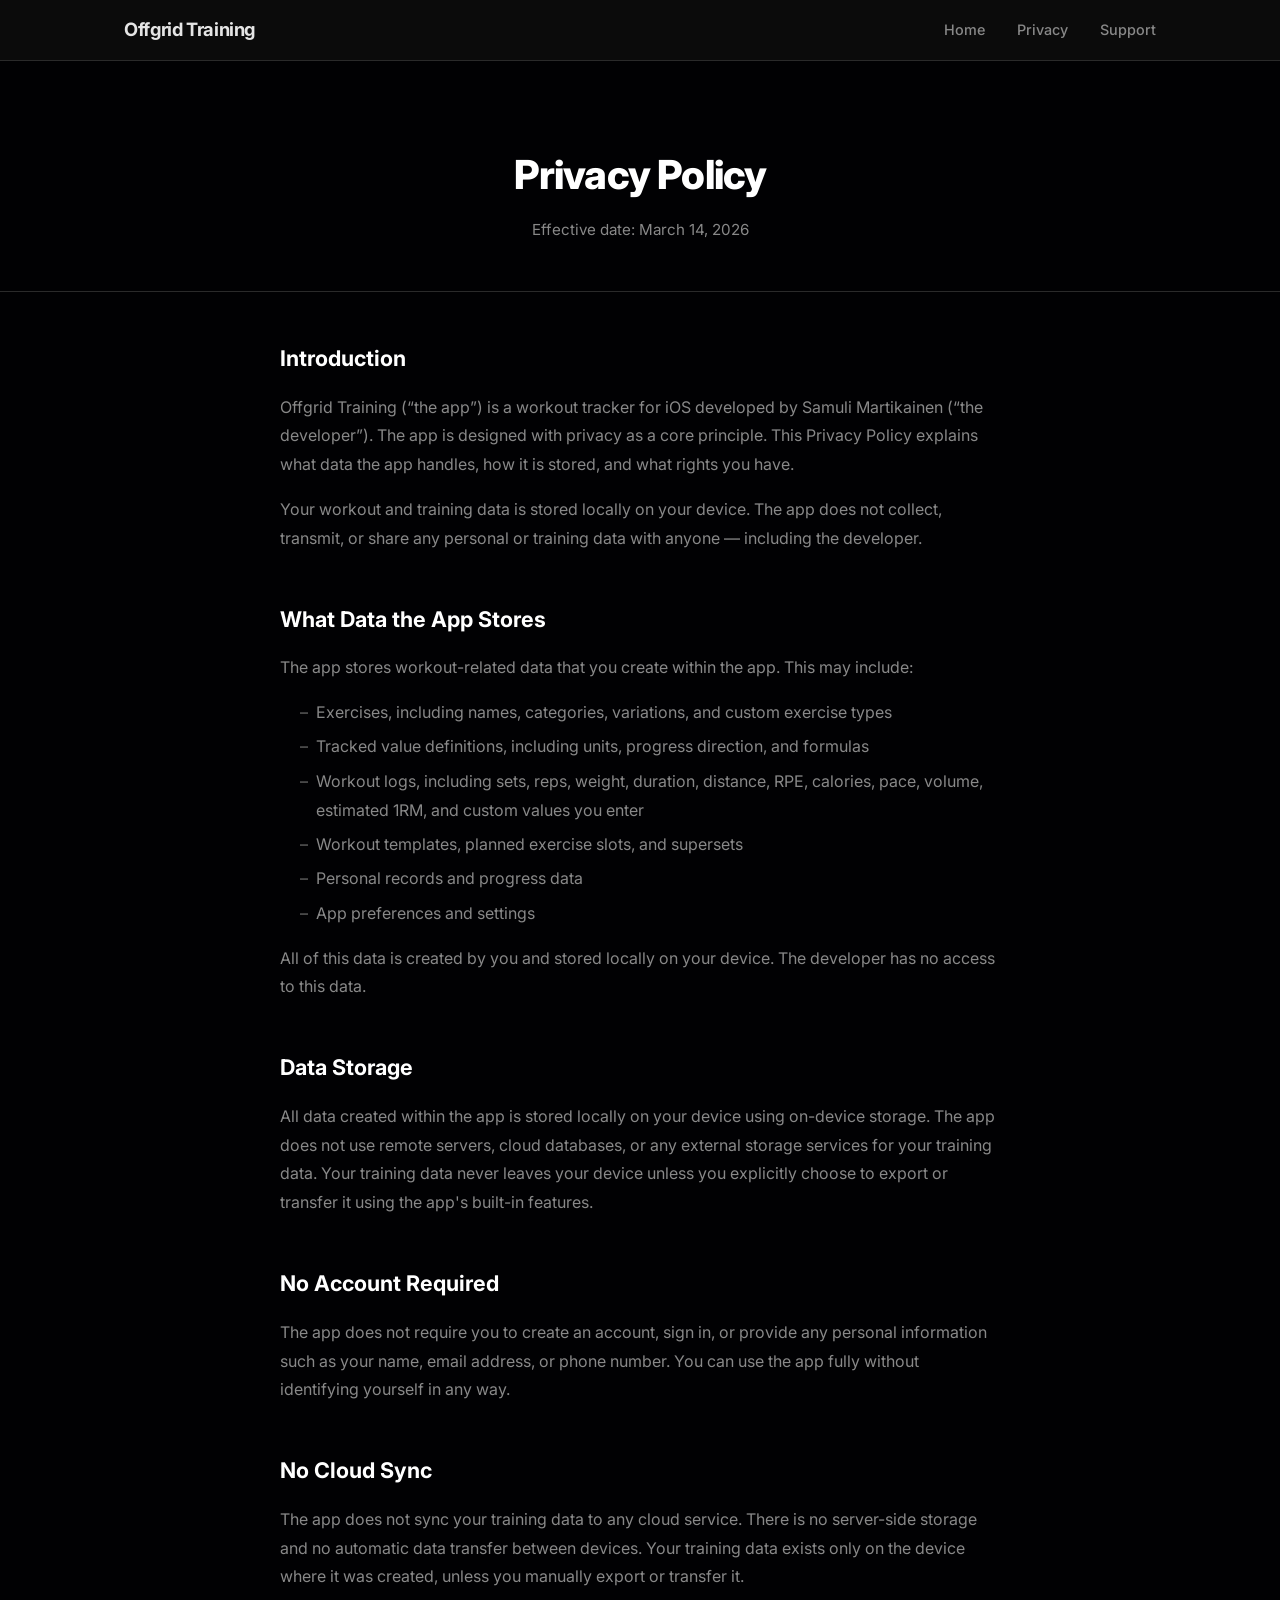
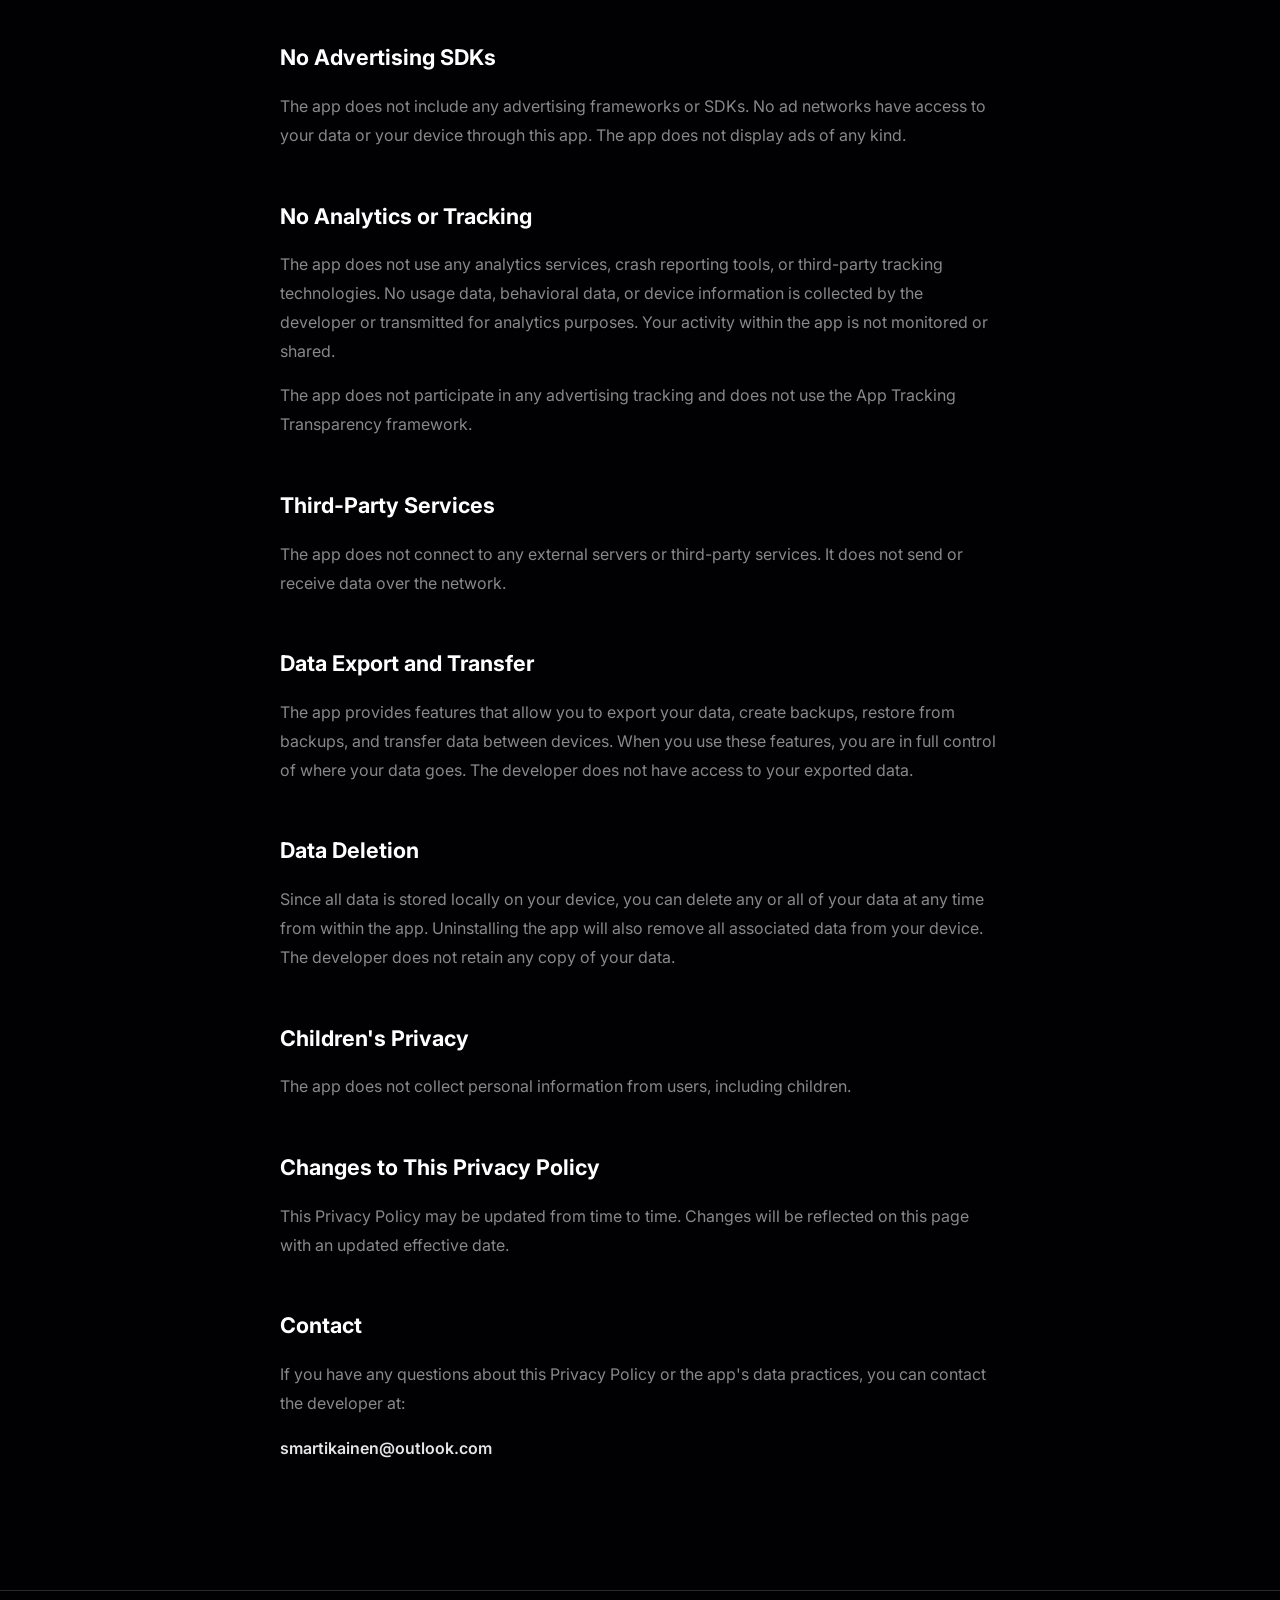
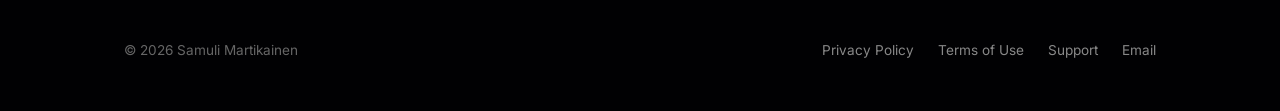
==== commit 96d6e642: "update contents" ====
--- a/privacy.html
+++ b/privacy.html
@@ -79,9 +79,10 @@
           The app stores workout-related data that you create within the app. This may include:
         </p>
         <ul>
-          <li>Exercises, including names, categories, and variations</li>
-          <li>Workout logs, including sets, reps, weight, duration, distance, and RPE</li>
-          <li>Workout templates</li>
+          <li>Exercises, including names, categories, variations, and custom exercise types</li>
+          <li>Tracked value definitions, including units, progress direction, and formulas</li>
+          <li>Workout logs, including sets, reps, weight, duration, distance, RPE, calories, pace, volume, estimated 1RM, and custom values you enter</li>
+          <li>Workout templates, planned exercise slots, and supersets</li>
           <li>Personal records and progress data</li>
           <li>App preferences and settings</li>
         </ul>
@@ -171,5 +172,9 @@
   </footer>
 
   <script src="js/main.js"></script>
+
+  <!-- Cloudflare Web Analytics -->
+  <script defer src='https://static.cloudflareinsights.com/beacon.min.js' data-cf-beacon='{"token": "ae309cbf7eda4568ba356687b77ada00"}'></script>
+  <!-- End Cloudflare Web Analytics -->
 </body>
 </html>
--- a/css/style.css
+++ b/css/style.css
@@ -416,16 +416,29 @@
   gap: 1.25rem;
 }
 
-.feature-card {
-  background-color: var(--color-bg-card);
+.feature-card,
+.contact-card,
+.roadmap-card {
   border: 1px solid var(--color-border);
   border-radius: var(--radius);
+  background-color: var(--color-bg-card);
+  box-shadow: 0 1px 0 rgba(255, 255, 255, 0.03) inset;
+  transition: border-color 0.2s ease, transform 0.2s ease, box-shadow 0.2s ease;
+}
+
+.feature-card {
   padding: 1.75rem;
-  transition: border-color 0.2s ease;
+  background:
+    radial-gradient(circle at top right, rgba(59, 130, 246, 0.08), transparent 42%),
+    var(--color-bg-card);
 }
 
 .feature-card:hover {
   border-color: #3a3a3a;
+  transform: translateY(-2px);
+  box-shadow:
+    0 0 0 1px rgba(59, 130, 246, 0.06),
+    0 18px 45px rgba(0, 0, 0, 0.22);
 }
 
 .feature-card h3 {
@@ -453,59 +466,16 @@
   }
 }
 
-/* --- Philosophy Section --- */
-.philosophy {
+/* --- Privacy Features Section --- */
+.privacy-features {
   border-top: 1px solid var(--color-border);
-}
-
-.philosophy-grid {
-  display: grid;
-  grid-template-columns: repeat(3, 1fr);
-  gap: 1.25rem;
-}
-
-.philosophy-item {
-  text-align: center;
-  padding: 1.5rem 1rem;
-  background-color: var(--color-bg-card);
-  border: 1px solid var(--color-border);
-  border-radius: var(--radius);
-  transition: border-color 0.2s ease;
-}
-
-.philosophy-item:hover {
-  border-color: #3a3a3a;
-}
-
-.philosophy-item h3 {
-  font-size: 0.95rem;
-  font-weight: 600;
-  color: #fff;
-  margin-bottom: 0.35rem;
-}
-
-.philosophy-item p {
-  font-size: 0.85rem;
-  color: var(--color-text-muted);
-  line-height: 1.5;
-}
-
-@media (max-width: 768px) {
-  .philosophy-grid {
-    grid-template-columns: repeat(2, 1fr);
-  }
-}
-
-@media (max-width: 480px) {
-  .philosophy-grid {
-    grid-template-columns: 1fr;
-  }
 }
 
 /* --- CTA Banner --- */
 .cta-banner {
   text-align: center;
   padding: var(--spacing-xl) 0 var(--spacing-2xl);
+  border-top: 1px solid var(--color-border);
 }
 
 .cta-banner h2 {
@@ -519,6 +489,111 @@
   color: var(--color-text-muted);
   margin-bottom: var(--spacing-md);
   font-size: 1rem;
+}
+
+/* --- Roadmap Section --- */
+.roadmap {
+  border-top: 1px solid var(--color-border);
+}
+
+.roadmap-grid {
+  display: grid;
+  grid-template-columns: repeat(3, 1fr);
+  gap: 1.25rem;
+}
+
+.roadmap-card {
+  position: relative;
+  overflow: hidden;
+  background:
+    radial-gradient(circle at top right, rgba(59, 130, 246, 0.08), transparent 42%),
+    var(--color-bg-card);
+  padding: 1.75rem;
+}
+
+.roadmap-card:hover {
+  border-color: #3a3a3a;
+  transform: translateY(-2px);
+  box-shadow:
+    0 0 0 1px rgba(59, 130, 246, 0.06),
+    0 18px 45px rgba(0, 0, 0, 0.22);
+}
+
+.roadmap-card--featured {
+  grid-column: span 2;
+}
+
+.roadmap-card--done {
+  background:
+    radial-gradient(circle at top right, rgba(34, 197, 94, 0.24), transparent 46%),
+    linear-gradient(135deg, rgba(34, 197, 94, 0.14), rgba(34, 197, 94, 0.03) 54%, transparent 78%),
+    linear-gradient(180deg, rgba(255, 255, 255, 0.03), transparent 70%),
+    var(--color-bg-card);
+  border-color: rgba(34, 197, 94, 0.42);
+  box-shadow:
+    0 0 0 1px rgba(34, 197, 94, 0.1),
+    0 18px 50px rgba(0, 0, 0, 0.28);
+}
+
+.roadmap-card--ideas {
+  background:
+    radial-gradient(circle at top right, rgba(59, 130, 246, 0.1), transparent 42%),
+    linear-gradient(180deg, rgba(255, 255, 255, 0.02), transparent 62%),
+    var(--color-bg-card);
+}
+
+.roadmap-status {
+  display: inline-flex;
+  align-items: center;
+  margin-bottom: 0.75rem;
+  padding: 0.3rem 0.65rem;
+  border-radius: 999px;
+  border: 1px solid rgba(59, 130, 246, 0.28);
+  background: rgba(59, 130, 246, 0.08);
+  color: #8ec1ff;
+  font-size: 0.72rem;
+  font-weight: 700;
+  letter-spacing: 0.08em;
+  text-transform: uppercase;
+}
+
+.roadmap-card--done .roadmap-status {
+  border-color: rgba(34, 197, 94, 0.34);
+  background: rgba(34, 197, 94, 0.12);
+  color: #8ff0b0;
+}
+
+.roadmap-card h3 {
+  font-size: 1rem;
+  font-weight: 600;
+  color: #fff;
+  margin-bottom: 0.5rem;
+}
+
+.roadmap-card p {
+  font-size: 0.9rem;
+  color: var(--color-text-muted);
+  line-height: 1.6;
+}
+
+@media (max-width: 768px) {
+  .roadmap-grid {
+    grid-template-columns: repeat(2, 1fr);
+  }
+
+  .roadmap-card--featured {
+    grid-column: span 2;
+  }
+}
+
+@media (max-width: 480px) {
+  .roadmap-grid {
+    grid-template-columns: 1fr;
+  }
+
+  .roadmap-card--featured {
+    grid-column: auto;
+  }
 }
 
 /* --- Footer --- */
@@ -687,11 +762,11 @@
 .contact-card {
   max-width: 720px;
   margin: 0 auto var(--spacing-xl);
-  background-color: var(--color-bg-card);
-  border: 1px solid var(--color-border);
-  border-radius: var(--radius);
   padding: 2rem;
   text-align: center;
+  background:
+    radial-gradient(circle at top right, rgba(59, 130, 246, 0.1), transparent 42%),
+    var(--color-bg-card);
 }
 
 .contact-card h2 {
